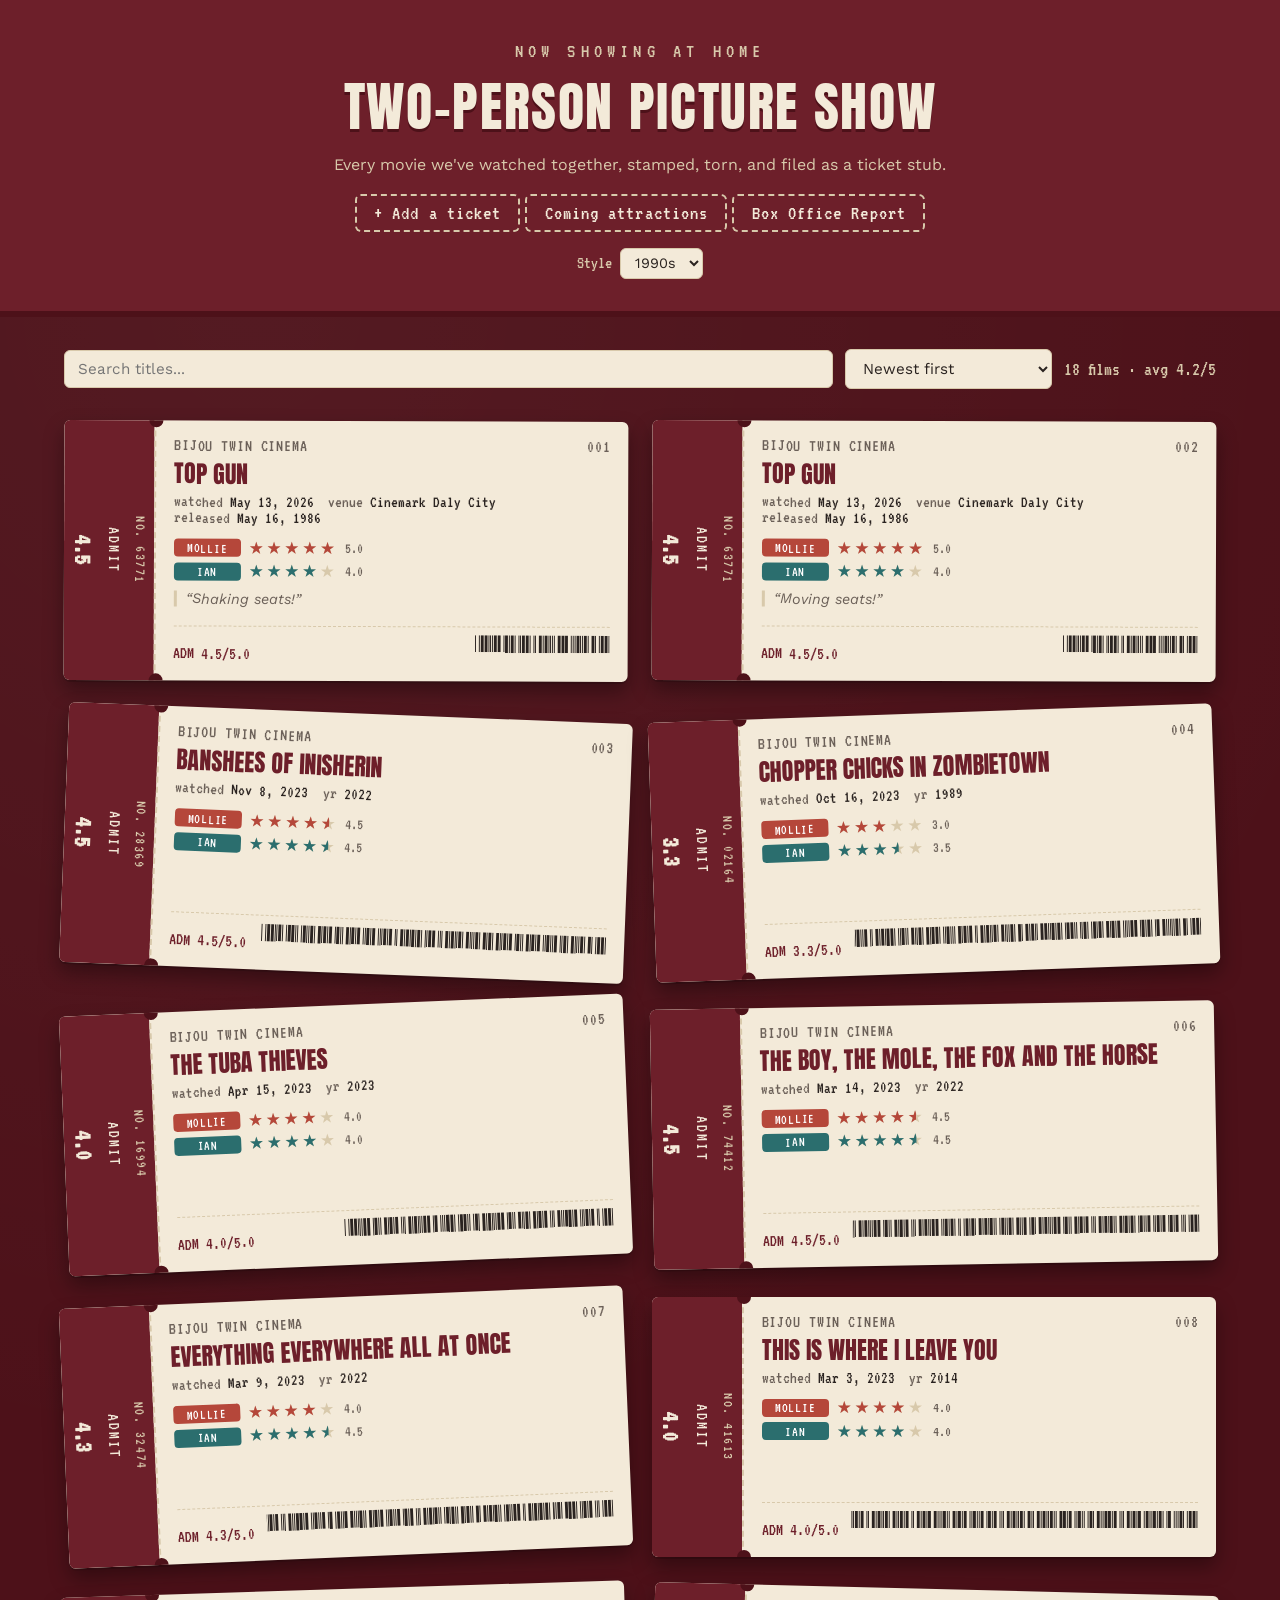
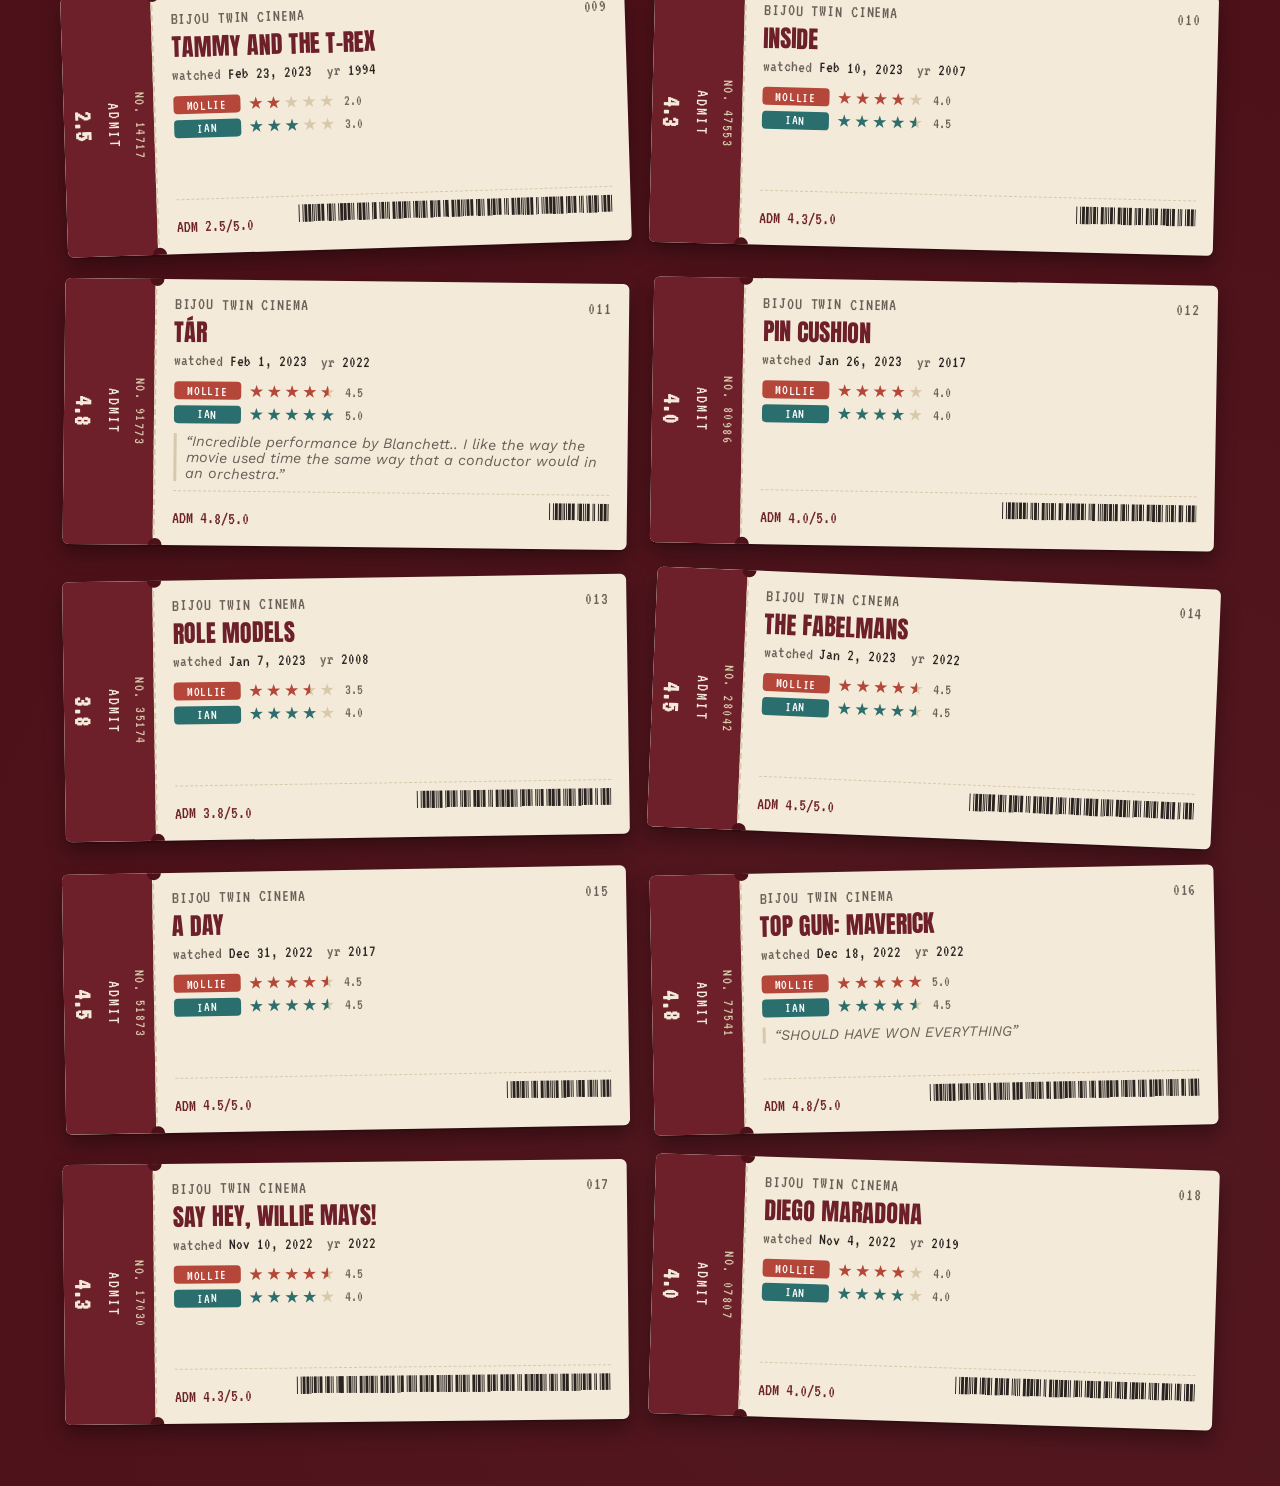
==== index.html @ 7f0703d0 "Restore per-decade fonts and rebuild all six masthead animations" ====
<!DOCTYPE html>
<html lang="en">
<head>
<meta charset="UTF-8" />
<meta name="viewport" content="width=device-width, initial-scale=1.0" />
<title>Two-Person Picture Show</title>
<link rel="preconnect" href="https://fonts.googleapis.com">
<link rel="preconnect" href="https://fonts.gstatic.com" crossorigin>
<link href="https://fonts.googleapis.com/css2?family=Anton&family=VT323&family=Press+Start+2P&family=Cinzel:wght@500;700&family=Alfa+Slab+One&family=Original+Surfer&family=Righteous&family=Bebas+Neue&family=Libre+Barcode+39&family=Pacifico&family=Special+Elite&family=Courier+Prime:wght@400;700&family=Space+Mono:wght@400;700&family=Overpass+Mono:wght@400;600&family=Crimson+Text&family=Lora:ital@0;1&family=Jost:wght@400;500&family=Nunito&family=Share+Tech+Mono&family=Anonymous+Pro&family=Work+Sans:wght@400;500;600&display=swap" rel="stylesheet">
<link rel="stylesheet" href="styles.css" />
<script src="theme.js"></script>
</head>
<body>

  <header class="masthead">
    <div class="masthead-inner">
      <p class="eyebrow">Now showing at home</p>
      <h1 class="title">Two-Person Picture Show</h1>
      <p class="subtitle">Every movie we've watched together, stamped, torn, and filed as a ticket stub.</p>
      <nav class="masthead-nav">
        <a href="add.html">+ Add a ticket</a>
        <a href="watchlist.html">Coming attractions</a>
        <a href="stats.html">Box Office Report</a>
      </nav>
      <div class="theme-picker">
        <label for="theme-select">Style</label>
        <select id="theme-select" aria-label="Ticket style"></select>
      </div>
    </div>
  </header>

  <main class="wrap">

    <section class="controls" aria-label="Filter and sort">
      <input type="search" id="search" placeholder="Search titles..." aria-label="Search titles" />

      <select id="sort" aria-label="Sort tickets">
        <option value="date-desc">Newest first</option>
        <option value="date-asc">Oldest first</option>
        <option value="avg-desc">Highest rated</option>
        <option value="avg-asc">Lowest rated</option>
        <option value="disagree-desc">Biggest disagreement</option>
      </select>

      <div class="stats" id="stats" aria-live="polite"></div>
    </section>

    <section id="grid" class="grid" aria-label="Movie tickets"></section>

    <p id="empty-state" class="empty-state" hidden>
      No stubs match "<span id="empty-query"></span>." Try a different title.
    </p>

  </main>

  <script src="config.public.js"></script>
  <script src="app.js"></script>
</body>
</html>
---- styles.css ----
/* ============================================================
   Two-Person Picture Show — ticket stub styling
   Fonts: Anton (display), VT323 (dot-matrix ticket type), Work Sans (UI)
   ============================================================ */

:root {
  --paper: #f3ead9;
  --paper-shadow: #d8c9ab;
  --maroon: #6d1f2a;
  --maroon-dark: #4d1119;
  --ink: #2a2320;
  --ink-dim: #6b6058;

  --mollie: #b5473a;
  --mollie-dim: #e3b3ac;
  --ian: #2b6e6e;
  --ian-dim: #aed4d2;

  --text-on-paper: var(--ink);
  --radius: 6px;

  font-size: 16px;
}

* {
  box-sizing: border-box;
}

html, body {
  margin: 0;
  padding: 0;
}

body {
  background: var(--maroon-dark);
  background-image:
    radial-gradient(circle at 20% 10%, rgba(255, 255, 255, 0.04), transparent 40%),
    radial-gradient(circle at 80% 90%, rgba(255, 255, 255, 0.03), transparent 40%);
  color: var(--paper);
  font-family: "Work Sans", system-ui, sans-serif;
  min-height: 100vh;
}

a {
  color: inherit;
}

/* ---------- Masthead ---------- */

.masthead {
  background: var(--maroon);
  border-bottom: 6px solid var(--maroon-dark);
  padding: 2.5rem 1.5rem 2rem;
  text-align: center;
}

.masthead-inner {
  max-width: 720px;
  margin: 0 auto;
}

.eyebrow {
  font-family: "VT323", monospace;
  font-size: 1.3rem;
  letter-spacing: 0.25em;
  text-transform: uppercase;
  color: var(--paper-shadow);
  margin: 0 0 0.25rem;
}

.title {
  font-family: "Anton", sans-serif;
  font-weight: 400;
  text-transform: uppercase;
  letter-spacing: 0.03em;
  font-size: clamp(2rem, 6vw, 3.4rem);
  margin: 0 0 0.5rem;
  color: var(--paper);
  text-shadow: 0 3px 0 var(--maroon-dark);
}

.subtitle {
  font-size: 1rem;
  color: var(--paper-shadow);
  margin: 0 0 1.25rem;
}

.masthead-nav a {
  display: inline-block;
  font-family: "VT323", monospace;
  font-size: 1.3rem;
  letter-spacing: 0.05em;
  text-decoration: none;
  color: var(--paper);
  border: 2px dashed var(--paper-shadow);
  border-radius: var(--radius);
  padding: 0.4rem 1.1rem;
  transition: background 0.15s ease, color 0.15s ease;
}

.masthead-nav a:hover {
  background: var(--paper);
  color: var(--maroon);
}

/* ---------- Layout ---------- */

.wrap {
  max-width: 1200px;
  margin: 0 auto;
  padding: 2rem 1.5rem 4rem;
}

.site-footer {
  text-align: center;
  padding: 2rem 1rem 3rem;
  color: var(--paper-shadow);
  font-size: 0.85rem;
}

.site-footer code {
  background: rgba(0, 0, 0, 0.25);
  padding: 0.1rem 0.4rem;
  border-radius: 4px;
}

/* ---------- Controls (index.html) ---------- */

.controls {
  display: flex;
  flex-wrap: wrap;
  gap: 0.75rem;
  align-items: center;
  margin-bottom: 2rem;
}

.controls input[type="search"],
.controls select {
  font-family: "Work Sans", sans-serif;
  font-size: 0.95rem;
  padding: 0.55rem 0.8rem;
  border-radius: var(--radius);
  border: 1px solid var(--paper-shadow);
  background: var(--paper);
  color: var(--ink);
}

.controls input[type="search"] {
  flex: 1 1 220px;
  min-width: 180px;
}

.stats {
  font-family: "VT323", monospace;
  font-size: 1.25rem;
  color: var(--paper-shadow);
  margin-left: auto;
}

.watch-stats-standalone {
  margin: 0 0 1.5rem;
  text-align: center;
}

.empty-state {
  text-align: center;
  color: var(--paper-shadow);
  font-family: "VT323", monospace;
  font-size: 1.3rem;
  padding: 3rem 1rem;
}

/* ---------- Ticket grid ---------- */

.grid {
  display: grid;
  grid-template-columns: repeat(auto-fit, minmax(440px, 1fr));
  gap: 2rem 1.5rem;
}

.ticket {
  display: flex;
  background: var(--paper);
  color: var(--ink);
  border-radius: var(--radius);
  box-shadow: 0 10px 20px rgba(0, 0, 0, 0.35), 0 2px 0 rgba(0, 0, 0, 0.15);
  transform: rotate(var(--rotate, 0deg));
  transition: transform 0.2s ease;
  overflow: hidden;
  /* Guarantees the tear-off stub always has room for its vertical
     "Admit" text, even on short cards with little poster/plot content. */
  min-height: 260px;
}

.ticket:hover {
  transform: rotate(0deg) scale(1.015);
}

/* Stub (the tear-off "ADMIT TWO" strip) */

.stub {
  flex: 0 0 56px;
  background: var(--maroon);
  color: var(--paper);
  display: flex;
  flex-direction: column;
  align-items: center;
  justify-content: space-between;
  padding: 0.9rem 0.4rem;
  writing-mode: vertical-rl;
  text-orientation: mixed;
  font-family: "VT323", monospace;
  gap: 0.6rem;
}

.stub-serial {
  font-size: 0.95rem;
  letter-spacing: 0.1em;
  color: var(--paper-shadow);
}

.stub-admit {
  font-size: 1.1rem;
  letter-spacing: 0.12em;
  text-transform: uppercase;
  writing-mode: vertical-rl;
}

.stub-avg {
  font-size: 1.6rem;
  font-weight: bold;
}

.perforation {
  flex: 0 0 0;
  width: 0;
  border-left: 2px dashed var(--paper-shadow);
  position: relative;
}

.perforation::before,
.perforation::after {
  content: "";
  position: absolute;
  left: -7px;
  width: 14px;
  height: 14px;
  border-radius: 50%;
  background: var(--maroon-dark);
}

.perforation::before { top: -7px; }
.perforation::after { bottom: -7px; }

/* Ticket body */

.ticket-body {
  flex: 1;
  padding: 1rem 1.1rem 1.1rem;
  display: flex;
  flex-direction: column;
  gap: 0.6rem;
  min-width: 0;
}

.ticket-main {
  display: flex;
  gap: 0.75rem;
}

.ticket-poster {
  flex: 0 0 96px;
  aspect-ratio: 2 / 3;
  border-radius: 4px;
  overflow: hidden;
  box-shadow: 0 3px 8px rgba(0, 0, 0, 0.3);
  background: var(--paper-shadow);
}

.ticket-poster img {
  width: 100%;
  height: 100%;
  object-fit: cover;
  display: block;
}

.ticket-details {
  flex: 1;
  min-width: 0;
  display: flex;
  flex-direction: column;
  gap: 0.4rem;
}

.ticket-header {
  display: flex;
  justify-content: space-between;
  align-items: baseline;
  font-family: "VT323", monospace;
  font-size: 1.1rem;
  color: var(--ink-dim);
  letter-spacing: 0.05em;
  text-transform: uppercase;
}

.title-row {
  display: flex;
  align-items: flex-start;
  flex-wrap: wrap;
  gap: 0.5rem;
}

.movie-title {
  font-family: "Anton", sans-serif;
  font-weight: 400;
  text-transform: uppercase;
  font-size: 1.5rem;
  line-height: 1.1;
  margin: 0;
  color: var(--maroon);
}

.oscar-badge {
  display: inline-flex;
  align-items: center;
  font-family: "VT323", monospace;
  font-size: 0.85rem;
  letter-spacing: 0.04em;
  text-transform: uppercase;
  padding: 0.15rem 0.5rem;
  border-radius: 3px;
  white-space: nowrap;
  align-self: center;
  cursor: default;
}

.oscar-badge.winner {
  background: linear-gradient(135deg, #f6d878, #c9971f);
  color: #3a2a05;
  box-shadow: 0 1px 3px rgba(0, 0, 0, 0.3);
}

.oscar-badge.nominee {
  background: transparent;
  border: 1px solid var(--ink-dim);
  color: var(--ink-dim);
}

.ticket-credits {
  font-family: "VT323", monospace;
  font-size: 0.95rem;
  color: var(--ink-dim);
  display: flex;
  flex-wrap: wrap;
  align-items: center;
  gap: 0.5rem;
}

.ticket-genre {
  text-transform: uppercase;
  letter-spacing: 0.04em;
  background: var(--paper-shadow);
  border-radius: 3px;
  padding: 0 0.4rem;
}

.ticket-director {
  font-style: italic;
}

.ticket-fields {
  font-family: "VT323", monospace;
  font-size: 1.05rem;
  color: var(--ink-dim);
  display: flex;
  flex-wrap: wrap;
  gap: 0 0.9rem;
}

.ticket-fields b {
  color: var(--ink);
  font-weight: normal;
}

.ticket-plot {
  font-size: 0.85rem;
  line-height: 1.45;
  color: var(--ink);
  margin: 0;
  /* No line-clamp — the ticket just grows to fit the whole plot. */
}

.note {
  font-style: italic;
  font-size: 0.9rem;
  color: var(--ink-dim);
  margin: 0;
  border-left: 3px solid var(--paper-shadow);
  padding-left: 0.6rem;
}

/* Ratings */

.ratings-row {
  display: flex;
  flex-direction: column;
  gap: 0.35rem;
  margin-top: 0.2rem;
}

.rating-block {
  display: flex;
  align-items: center;
  gap: 0.5rem;
}

.rater-tag {
  font-family: "VT323", monospace;
  font-size: 0.9rem;
  letter-spacing: 0.05em;
  text-transform: uppercase;
  padding: 0.1rem 0.4rem;
  border-radius: 4px;
  flex: 0 0 auto;
  min-width: 4.2rem;
  text-align: center;
  color: #fff;
}

.rater-tag.mollie { background: var(--mollie); }
.rater-tag.ian { background: var(--ian); }

.stars {
  display: inline-flex;
  gap: 1px;
}

.star {
  position: relative;
  display: inline-block;
  width: 1em;
  height: 1em;
  font-size: 1.05rem;
  line-height: 1;
}

.star .bg,
.star .fg,
.star-wrap .bg,
.star-wrap .fg {
  position: absolute;
  inset: 0;
}

.star .bg,
.star-wrap .bg {
  color: var(--paper-shadow);
}

.star .fg,
.star-wrap .fg {
  color: var(--ink-dim);
  clip-path: inset(0 calc(100% - var(--fill, 0%)) 0 0);
}

.stars.mollie .fg { color: var(--mollie); }
.stars.ian .fg { color: var(--ian); }

.rating-value {
  font-family: "VT323", monospace;
  font-size: 0.95rem;
  color: var(--ink-dim);
}

/* Footer of ticket: price + barcode */

.ticket-footer {
  margin-top: auto;
  padding-top: 0.5rem;
  border-top: 1px dashed var(--paper-shadow);
  display: flex;
  align-items: flex-end;
  justify-content: space-between;
  gap: 0.75rem;
}

.price {
  font-family: "VT323", monospace;
  font-size: 1.1rem;
  color: var(--maroon);
  white-space: nowrap;
}

.barcode-h {
  flex: 1;
  min-width: 0;
  height: 28px;
  overflow: hidden;
  display: flex;
  align-items: center;
  justify-content: flex-end;
  font-family: "Libre Barcode 39", cursive;
  font-size: 2rem;
  line-height: 1;
  color: var(--ink);
  white-space: nowrap;
  text-align: right;
}

/* ============================================================
   watchlist.html — "Coming Attractions" cards
   ============================================================ */

.watch-grid {
  grid-template-columns: repeat(auto-fill, minmax(180px, 1fr));
  gap: 1.5rem 1.25rem;
}

.watch-card {
  display: flex;
  flex-direction: column;
  background: var(--paper);
  border-radius: var(--radius);
  overflow: hidden;
  box-shadow: 0 8px 16px rgba(0, 0, 0, 0.3);
  position: relative;
}

.watch-card.just-added {
  animation: just-added-glow 2.5s ease-out 1;
}

.watch-card.just-added::before {
  content: "Just added";
  position: absolute;
  top: 0.5rem;
  left: 0.5rem;
  z-index: 1;
  font-family: "VT323", monospace;
  font-size: 0.85rem;
  letter-spacing: 0.04em;
  text-transform: uppercase;
  padding: 0.15rem 0.5rem;
  border-radius: 3px;
  background: linear-gradient(135deg, #f6d878, #c9971f);
  color: #3a2a05;
  box-shadow: 0 1px 3px rgba(0, 0, 0, 0.3);
}

@keyframes just-added-glow {
  0% { box-shadow: 0 0 0 3px #f6d878, 0 8px 16px rgba(0, 0, 0, 0.3); }
  100% { box-shadow: 0 8px 16px rgba(0, 0, 0, 0.3); }
}

.watch-poster {
  aspect-ratio: 2 / 3;
  background: var(--paper-shadow);
  display: flex;
  align-items: center;
  justify-content: center;
  overflow: hidden;
}

.watch-poster img {
  width: 100%;
  height: 100%;
  object-fit: cover;
  display: block;
}

.watch-poster-fallback {
  font-family: "Anton", sans-serif;
  text-transform: uppercase;
  font-size: 1rem;
  line-height: 1.2;
  text-align: center;
  color: var(--maroon);
  padding: 1rem;
}

.watch-info {
  padding: 0.75rem 0.8rem 0.9rem;
  display: flex;
  flex-direction: column;
  gap: 0.3rem;
  color: var(--ink);
  flex: 1;
}

.watch-title {
  font-family: "Anton", sans-serif;
  font-weight: 400;
  text-transform: uppercase;
  font-size: 1.05rem;
  line-height: 1.15;
  margin: 0;
  color: var(--maroon);
}

.watch-meta {
  font-family: "VT323", monospace;
  font-size: 1rem;
  color: var(--ink-dim);
  display: flex;
  gap: 0.5rem;
  align-items: center;
}

.watch-genre {
  text-transform: uppercase;
  letter-spacing: 0.04em;
  background: var(--paper-shadow);
  border-radius: 3px;
  padding: 0 0.35rem;
}

.watch-director {
  font-size: 0.8rem;
  color: var(--ink-dim);
  margin: 0;
}

.watch-plot {
  font-size: 0.82rem;
  line-height: 1.35;
  color: var(--ink-dim);
  margin: 0;
  /* No line-clamp — the card just grows to fit the whole plot. */
}

.watch-log-btn {
  margin-top: auto;
  align-self: flex-start;
  text-decoration: none;
  font-size: 0.95rem;
  padding: 0.35rem 0.8rem;
}

.watch-tags {
  display: flex;
  flex-wrap: wrap;
  gap: 0.35rem;
}

.watch-mood,
.watch-suggested-by {
  font-family: "VT323", monospace;
  font-size: 0.9rem;
  text-transform: uppercase;
  letter-spacing: 0.03em;
  border-radius: 3px;
  padding: 0 0.35rem;
}

.watch-mood {
  border: 1px solid var(--paper-shadow);
  color: var(--ink-dim);
}

.watch-suggested-by.mollie {
  background: var(--mollie-dim);
  color: var(--mollie);
}

.watch-suggested-by.ian {
  background: var(--ian-dim);
  color: var(--ian);
}

/* ============================================================
   suggest.html — pitch form + random picker, one contained card
   ============================================================ */

.suggest-card {
  gap: 1.75rem;
}

.suggest-section {
  display: flex;
  flex-direction: column;
  gap: 1.1rem;
}

.suggest-section-heading {
  font-family: "Anton", sans-serif;
  font-weight: 400;
  text-transform: uppercase;
  letter-spacing: 0.02em;
  font-size: 1.1rem;
  color: var(--maroon);
  margin: 0;
  text-align: center;
}

.suggest-divider {
  border: none;
  border-top: 1px solid var(--paper-shadow);
  margin: 0;
}

.picker-filters {
  display: grid;
  grid-template-columns: repeat(auto-fit, minmax(140px, 1fr));
  gap: 1rem;
}

.picker-result {
  display: none;
  gap: 1rem;
  align-items: flex-start;
  background: var(--paper-shadow);
  border-radius: var(--radius);
  padding: 1rem;
  animation: just-added-glow 1.6s ease-out 1;
}

.picker-result.visible {
  display: flex;
}

.picker-result-poster {
  width: 90px;
  aspect-ratio: 2 / 3;
  border-radius: 4px;
  overflow: hidden;
  flex-shrink: 0;
  background: var(--paper);
  display: flex;
  align-items: center;
  justify-content: center;
}

.picker-result-poster img {
  width: 100%;
  height: 100%;
  object-fit: cover;
  display: block;
}

.picker-result-info {
  display: flex;
  flex-direction: column;
  gap: 0.3rem;
}

.picker-result-title {
  font-family: "Anton", sans-serif;
  text-transform: uppercase;
  font-size: 1.2rem;
  color: var(--maroon);
  margin: 0;
}

.picker-empty {
  font-family: "VT323", monospace;
  color: var(--ink-dim);
  font-size: 1.05rem;
}

/* ============================================================
   add.html — form styling
   ============================================================ */

.helper-text {
  max-width: 640px;
  margin: 0 auto 2rem;
  text-align: center;
  color: var(--paper-shadow);
  font-size: 0.95rem;
}

.helper-text code {
  background: rgba(0, 0, 0, 0.25);
  padding: 0.1rem 0.4rem;
  border-radius: 4px;
}

.form-card {
  max-width: 560px;
  margin: 0 auto;
  background: var(--paper);
  color: var(--ink);
  border-radius: var(--radius);
  padding: 1.75rem;
  box-shadow: 0 10px 24px rgba(0, 0, 0, 0.35);
  display: flex;
  flex-direction: column;
  gap: 1.1rem;
}

.form-row {
  display: flex;
  flex-direction: column;
  gap: 0.35rem;
}

.form-row label {
  font-family: "VT323", monospace;
  font-size: 1.05rem;
  letter-spacing: 0.03em;
  text-transform: uppercase;
  color: var(--ink-dim);
}

.form-row input[type="text"],
.form-row input[type="number"],
.form-row input[type="date"],
.form-row select,
.form-row textarea {
  font-family: "Work Sans", sans-serif;
  font-size: 0.95rem;
  padding: 0.55rem 0.7rem;
  border-radius: var(--radius);
  border: 1px solid var(--paper-shadow);
  background: #fff;
  color: var(--ink);
}

.form-row textarea {
  resize: vertical;
  min-height: 3.5rem;
}

.form-cols {
  display: grid;
  grid-template-columns: 1fr 1fr;
  gap: 1rem;
}

.lookup-row {
  display: flex;
  align-items: center;
  gap: 0.75rem;
  margin-top: 0.3rem;
}

.lookup-status {
  font-family: "VT323", monospace;
  font-size: 1rem;
  color: var(--ian);
}

.lookup-status.error {
  color: var(--mollie);
}

.poster-preview {
  margin-top: 0.6rem;
  width: 100px;
  border-radius: 4px;
  box-shadow: 0 4px 10px rgba(0, 0, 0, 0.25);
}

/* Search results — pick the right title when a search returns multiple
   matches (sequels, remakes, same-name films). */

.lookup-results {
  margin-top: 0.6rem;
  display: flex;
  flex-direction: column;
  gap: 0.35rem;
  max-height: 260px;
  overflow-y: auto;
  border: 1px solid var(--paper-shadow);
  border-radius: var(--radius);
  padding: 0.4rem;
}

.lookup-result {
  display: flex;
  align-items: center;
  gap: 0.7rem;
  width: 100%;
  text-align: left;
  background: #fff;
  border: 1px solid var(--paper-shadow);
  border-radius: 4px;
  padding: 0.4rem 0.6rem;
  cursor: pointer;
  font-family: "Work Sans", sans-serif;
  transition: background 0.12s ease, border-color 0.12s ease;
}

.lookup-result:hover,
.lookup-result:focus-visible {
  background: var(--mollie-dim);
  border-color: var(--mollie);
}

.lookup-result img {
  width: 36px;
  height: 54px;
  object-fit: cover;
  border-radius: 3px;
  flex: 0 0 auto;
  background: var(--paper-shadow);
}

.lookup-result-noposter {
  width: 36px;
  height: 54px;
  flex: 0 0 auto;
  display: flex;
  align-items: center;
  justify-content: center;
  font-family: "VT323", monospace;
  font-size: 0.75rem;
  text-align: center;
  color: var(--ink-dim);
  background: var(--paper-shadow);
  border-radius: 3px;
}

.lookup-result-info {
  display: flex;
  flex-direction: column;
  gap: 0.1rem;
  min-width: 0;
}

.lookup-result-title {
  font-size: 0.9rem;
  color: var(--ink);
  white-space: nowrap;
  overflow: hidden;
  text-overflow: ellipsis;
}

.lookup-result-year {
  font-family: "VT323", monospace;
  font-size: 0.9rem;
  color: var(--ink-dim);
}

.btn {
  font-family: "VT323", monospace;
  font-size: 1.15rem;
  letter-spacing: 0.05em;
  text-transform: uppercase;
  border: none;
  border-radius: var(--radius);
  background: var(--maroon);
  color: var(--paper);
  padding: 0.55rem 1.2rem;
  cursor: pointer;
  transition: background 0.15s ease, transform 0.1s ease;
}

.btn:hover {
  background: var(--maroon-dark);
}

.btn:active {
  transform: translateY(1px);
}

.btn.secondary {
  background: transparent;
  border: 2px solid var(--paper-shadow);
  color: var(--ink);
}

.btn.secondary:hover {
  background: var(--paper-shadow);
}

/* Star input widget (add.html) */

.star-input {
  display: flex;
  align-items: center;
  gap: 0.6rem;
}

.star-track {
  display: inline-flex;
}

.star-wrap {
  position: relative;
  display: inline-block;
  width: 1.6rem;
  height: 1.6rem;
  font-size: 1.6rem;
  line-height: 1;
}

.star-wrap .half {
  position: absolute;
  top: 0;
  bottom: 0;
  width: 50%;
  border: none;
  background: transparent;
  padding: 0;
  margin: 0;
  cursor: pointer;
}

.star-wrap .half.left { left: 0; }
.star-wrap .half.right { right: 0; }

.rating-readout {
  font-family: "VT323", monospace;
  font-size: 1.1rem;
  color: var(--ink-dim);
  min-width: 2.2rem;
}

.form-error {
  font-family: "VT323", monospace;
  font-size: 1.05rem;
  color: var(--mollie);
  margin: 0;
}

.form-actions {
  display: flex;
  gap: 0.75rem;
  justify-content: flex-end;
}

.publish-status {
  max-width: 560px;
  margin: 0.75rem auto 0;
  text-align: center;
  font-family: "VT323", monospace;
  font-size: 1.05rem;
  color: var(--paper-shadow);
  min-height: 1.4em;
}

.publish-status.error {
  color: #e08a80;
}

.publish-status.success {
  color: #f6d878;
  font-size: 1.15rem;
}

/* ============================================================
   stats.html — Box Office Report
   ============================================================ */

.stat-tiles {
  display: grid;
  grid-template-columns: repeat(auto-fit, minmax(180px, 1fr));
  gap: 1rem;
  margin-bottom: 2.5rem;
}

.stat-tile {
  background: var(--paper);
  color: var(--ink);
  border-radius: var(--radius);
  padding: 1.1rem 1rem;
  display: flex;
  flex-direction: column;
  gap: 0.3rem;
  box-shadow: 0 6px 14px rgba(0, 0, 0, 0.3);
}

.stat-value {
  font-family: "Anton", sans-serif;
  font-weight: 400;
  font-size: 1.6rem;
  line-height: 1.15;
  color: var(--maroon);
  text-transform: uppercase;
  word-break: break-word;
}

.stat-label {
  font-family: "VT323", monospace;
  font-size: 1rem;
  color: var(--ink-dim);
  letter-spacing: 0.02em;
}

.report-section {
  margin-bottom: 2.5rem;
}

.report-heading {
  font-family: "Anton", sans-serif;
  font-weight: 400;
  text-transform: uppercase;
  letter-spacing: 0.02em;
  font-size: 1.15rem;
  color: var(--paper);
  margin: 0 0 0.9rem;
}

.report-cols {
  display: grid;
  grid-template-columns: repeat(auto-fit, minmax(260px, 1fr));
  gap: 2rem;
}

/* Bar charts — single fixed hue, length encodes magnitude */

.chart-bars {
  display: flex;
  flex-direction: column;
  gap: 0.6rem;
}

.chart-row {
  display: grid;
  grid-template-columns: 9rem 1fr 3.5rem;
  align-items: center;
  gap: 0.6rem;
}

.chart-label {
  font-family: "VT323", monospace;
  font-size: 1rem;
  color: var(--paper-shadow);
  white-space: nowrap;
  overflow: hidden;
  text-overflow: ellipsis;
}

.chart-track {
  background: rgba(255, 255, 255, 0.08);
  border-radius: 4px;
  height: 14px;
  overflow: hidden;
}

.chart-fill {
  height: 100%;
  min-width: 4px;
  border-radius: 4px;
  background: var(--mollie);
}

.chart-fill.mollie {
  background: var(--mollie);
}

.chart-fill.ian {
  background: var(--ian);
}

.chart-value {
  font-family: "VT323", monospace;
  font-size: 1rem;
  color: var(--paper);
  text-align: right;
}

.chart-bars-paired .chart-row-paired {
  grid-template-columns: 9rem 1fr 6rem;
}

.chart-track-group {
  display: flex;
  flex-direction: column;
  gap: 2px;
}

.chart-legend {
  display: flex;
  gap: 1.25rem;
  margin-bottom: 0.75rem;
}

.legend-item {
  display: flex;
  align-items: center;
  gap: 0.4rem;
  font-family: "VT323", monospace;
  font-size: 1rem;
  color: var(--paper-shadow);
}

.legend-swatch {
  display: inline-block;
  width: 12px;
  height: 12px;
  border-radius: 3px;
}

.legend-swatch.mollie {
  background: var(--mollie);
}

.legend-swatch.ian {
  background: var(--ian);
}

/* Leaderboards */

.leaderboard {
  list-style: none;
  margin: 0;
  padding: 0;
  display: flex;
  flex-direction: column;
  gap: 0.5rem;
}

.leaderboard-row {
  display: grid;
  grid-template-columns: 1.6rem 1fr;
  gap: 0.2rem 0.7rem;
  background: var(--paper);
  border-radius: var(--radius);
  padding: 0.55rem 0.8rem;
  box-shadow: 0 4px 10px rgba(0, 0, 0, 0.25);
}

.leaderboard-rank {
  grid-row: 1 / 3;
  font-family: "Anton", sans-serif;
  font-size: 1.2rem;
  color: var(--maroon);
  align-self: center;
}

.leaderboard-title {
  font-size: 0.95rem;
  color: var(--ink);
  font-weight: 600;
}

.leaderboard-year {
  font-weight: 400;
  color: var(--ink-dim);
}

.leaderboard-detail {
  font-family: "VT323", monospace;
  font-size: 0.95rem;
  color: var(--ink-dim);
}

/* Director callouts */

.director-list {
  list-style: none;
  margin: 0;
  padding: 0;
  display: flex;
  flex-direction: column;
  gap: 0.4rem;
}

.director-list li {
  display: flex;
  justify-content: space-between;
  align-items: baseline;
  background: var(--paper);
  border-radius: var(--radius);
  padding: 0.5rem 0.9rem;
  box-shadow: 0 4px 10px rgba(0, 0, 0, 0.25);
}

.director-name {
  color: var(--ink);
  font-size: 0.95rem;
}

.director-count {
  font-family: "VT323", monospace;
  font-size: 0.95rem;
  color: var(--ink-dim);
}

/* ---------- Responsive ---------- */

@media (max-width: 480px) {
  .form-cols {
    grid-template-columns: 1fr;
  }

  .stats {
    margin-left: 0;
    width: 100%;
  }

  .chart-row,
  .chart-bars-paired .chart-row-paired {
    grid-template-columns: 5.5rem 1fr 3rem;
  }

  .leaderboard-row {
    grid-template-columns: 1.4rem 1fr;
  }
}

/* ---------- Style switcher dropdown (masthead) ---------- */

.theme-picker {
  margin-top: 1rem;
  display: inline-flex;
  align-items: center;
  gap: 0.5rem;
  font-family: "VT323", monospace;
  font-size: 1.1rem;
  color: var(--paper-shadow);
}

.theme-picker select {
  font-family: "Work Sans", sans-serif;
  font-size: 0.9rem;
  padding: 0.35rem 0.6rem;
  border-radius: var(--radius);
  border: 1px solid var(--paper-shadow);
  background: var(--paper);
  color: var(--ink);
  cursor: pointer;
}

[data-theme="classic"] .ticket-plot {
  font-family: "Anonymous Pro", "VT323", monospace;
  font-size: 0.82rem;
}

/* VHS tracking glitch — mostly still, like a tape playing cleanly, but
   every few seconds a quick tracking hiccup rolls through: the masthead
   jitters horizontally and a band of scanline noise sweeps past, like a
   worn rental tape momentarily losing sync before correcting itself. */
[data-theme="classic"] .masthead {
  position: relative;
  overflow: hidden;
  animation: classic-vhs-jitter 7s steps(1) infinite;
}

[data-theme="classic"] .masthead::before {
  content: "";
  position: absolute;
  left: 0;
  right: 0;
  height: 18px;
  top: -20%;
  background: repeating-linear-gradient(
    to bottom,
    rgba(255, 255, 255, 0.5) 0px,
    rgba(255, 255, 255, 0.5) 1px,
    transparent 1px,
    transparent 3px
  );
  opacity: 0;
  z-index: 2;
  pointer-events: none;
  animation: classic-vhs-tracking-band 7s linear infinite;
}

@keyframes classic-vhs-jitter {
  0%, 96%, 100% { transform: translateX(0); }
  96.5% { transform: translateX(-6px); }
  97% { transform: translateX(4px); }
  97.5% { transform: translateX(-2px); }
  98% { transform: translateX(0); }
}

@keyframes classic-vhs-tracking-band {
  0%, 95% { top: -20%; opacity: 0; }
  96% { top: 30%; opacity: 0.8; }
  97% { top: 55%; opacity: 0.6; }
  98% { top: 80%; opacity: 0.8; }
  99%, 100% { top: 120%; opacity: 0; }
}

/* ============================================================
   THEME: SoCal 80s Computer
   Dark "screen" surfaces + a single amber phosphor voice for text —
   the phosphor-terminal character, not a recolored paper ticket.
   Pink/teal are reserved for the masthead's sunset graphic and the
   two raters' tags, not for body text.
   ============================================================ */

[data-theme="socal"] {
  --paper: #150b1a;
  --paper-shadow: #4a2f52;
  --maroon: #ffb86b;
  --maroon-dark: #170b1c;
  --ink: #ffc98a;
  --ink-dim: #a67c4a;
}

[data-theme="socal"] body {
  color: var(--ink);
  background-image:
    radial-gradient(circle at 20% 10%, rgba(255, 184, 107, 0.06), transparent 40%),
    radial-gradient(circle at 80% 90%, rgba(255, 46, 136, 0.05), transparent 40%);
}

/* CRT terminal treatment: a real full-screen repeating scanline texture
   (not a single sweeping beam) laid directly over the sunset gradient,
   a steps() brightness flicker like an aging monitor, and a pulsing
   amber glow (via box-shadow, a separate property from filter) that
   reads as light bleeding through from behind the scanlines. */
[data-theme="socal"] .masthead {
  position: relative;
  overflow: hidden;
  background:
    repeating-linear-gradient(to bottom, rgba(0, 0, 0, 0.4) 0px, rgba(0, 0, 0, 0.4) 1px, transparent 1px, transparent 3px),
    linear-gradient(to bottom, #3A1730 0%, #C2577A 45%, #F0A97E 75%, #FFD36E 100%);
  border-bottom: 6px solid var(--maroon-dark);
  animation: socal-crt-flicker 4s steps(1) infinite, socal-crt-glow 3s ease-in-out infinite;
}

@keyframes socal-crt-flicker {
  0%, 78%, 100% { filter: brightness(1); }
  80% { filter: brightness(0.9); }
  82% { filter: brightness(1); }
  90% { filter: brightness(0.93); }
  91% { filter: brightness(1); }
}

@keyframes socal-crt-glow {
  0%, 100% { box-shadow: inset 0 0 60px rgba(255, 159, 110, 0.25); }
  50% { box-shadow: inset 0 0 100px rgba(255, 159, 110, 0.55); }
}

[data-theme="socal"] .masthead::before {
  content: "";
  position: absolute;
  left: 50%;
  top: 18%;
  width: 120px;
  height: 120px;
  transform: translateX(-50%);
  border-radius: 50%;
  background: linear-gradient(to top, #FFD36E 0%, #FF9F6E 45%, #FF6B81 100%);
  box-shadow: 0 0 40px rgba(255, 159, 110, 0.5);
  z-index: 0;
}

[data-theme="socal"] .masthead::after {
  content: "";
  position: absolute;
  left: 0;
  right: 0;
  bottom: 0;
  height: 45%;
  background-image: repeating-linear-gradient(
    90deg,
    rgba(0, 229, 199, 0.5) 0px,
    rgba(0, 229, 199, 0.5) 1px,
    transparent 1px,
    transparent 34px
  );
  transform: perspective(140px) rotateX(35deg);
  transform-origin: bottom;
  z-index: 0;
}

[data-theme="socal"] .masthead-inner {
  position: relative;
  z-index: 1;
}

[data-theme="socal"] .eyebrow,
[data-theme="socal"] .title {
  font-family: "Press Start 2P", "Anton", sans-serif;
  text-shadow: none;
}

[data-theme="socal"] .eyebrow {
  font-size: 0.75rem;
  letter-spacing: 0.15em;
  color: #FFD9A0;
}

[data-theme="socal"] .title {
  font-size: clamp(1.3rem, 4.2vw, 2.2rem);
  line-height: 1.5;
  letter-spacing: 0.02em;
  color: #fff;
  -webkit-text-stroke: 0.5px var(--maroon-dark);
}

[data-theme="socal"] .subtitle {
  color: #FFE7C2;
}

[data-theme="socal"] .masthead-nav a {
  border-color: rgba(255, 255, 255, 0.5);
  color: #fff;
}

[data-theme="socal"] .masthead-nav a:hover {
  background: #fff;
  color: var(--maroon-dark);
}

[data-theme="socal"] .theme-picker {
  color: #FFE7C2;
}

[data-theme="socal"] .masthead-inner::before,
[data-theme="socal"] .masthead-inner::after {
  content: "";
  position: absolute;
  bottom: -1.5rem;
  width: 60px;
  height: 90px;
  background-repeat: no-repeat;
  background-size: contain;
  opacity: 0.9;
  z-index: 0;
  background-image: url("data:image/svg+xml,%3Csvg xmlns='http://www.w3.org/2000/svg' viewBox='0 0 46 70'%3E%3Crect x='21' y='30' width='4' height='40' fill='%233A1730'/%3E%3Cg fill='%233A1730'%3E%3Cpath d='M23 32 C 10 26, 2 14, 4 4 C 14 10, 20 22, 23 32 Z'/%3E%3Cpath d='M23 32 C 6 30, -4 22, -2 12 C 10 14, 20 22, 23 32 Z'/%3E%3Cpath d='M23 32 C 14 40, 2 44, -4 38 C 4 30, 14 30, 23 32 Z'/%3E%3Cpath d='M23 32 C 36 26, 44 14, 42 4 C 32 10, 26 22, 23 32 Z'/%3E%3Cpath d='M23 32 C 40 30, 50 22, 48 12 C 36 14, 26 22, 23 32 Z'/%3E%3C/g%3E%3C/svg%3E");
}

[data-theme="socal"] .masthead-inner::before { left: 2%; }
[data-theme="socal"] .masthead-inner::after { right: 2%; transform: scaleX(-1); }

@media (max-width: 640px) {
  [data-theme="socal"] .masthead-inner::before,
  [data-theme="socal"] .masthead-inner::after {
    display: none;
  }
}

/* Press Start 2P on the ticket's label text too, for the full computer-
   terminal identity — but it's a pixel font with wide glyphs, so every
   size here is scaled well down from the VT323 defaults to avoid
   overflowing the narrow stub column or wrapping mid-word. */
[data-theme="socal"] .ticket-header {
  font-family: "Press Start 2P", "Anton", sans-serif;
  font-size: 0.62rem;
  line-height: 1.7;
}

[data-theme="socal"] .stub-serial {
  font-family: "Press Start 2P", "Anton", sans-serif;
  font-size: 0.5rem;
}

[data-theme="socal"] .stub-admit {
  font-family: "Press Start 2P", "Anton", sans-serif;
  font-size: 0.6rem;
  letter-spacing: 0.05em;
}

[data-theme="socal"] .stub-avg {
  font-family: "Press Start 2P", "Anton", sans-serif;
  font-size: 0.85rem;
}

[data-theme="socal"] .ticket-credits {
  font-family: "Press Start 2P", "Anton", sans-serif;
  font-size: 0.55rem;
  line-height: 1.8;
}

[data-theme="socal"] .ticket-fields {
  font-family: "Press Start 2P", "Anton", sans-serif;
  font-size: 0.58rem;
  line-height: 1.9;
}

[data-theme="socal"] .note {
  font-family: "Press Start 2P", "Anton", sans-serif;
  font-size: 0.55rem;
  line-height: 1.8;
}

[data-theme="socal"] .rating-value {
  font-family: "Press Start 2P", "Anton", sans-serif;
  font-size: 0.55rem;
}

[data-theme="socal"] .ticket-plot {
  /* Share Tech Mono — a readable computer-terminal monospace, unlike
     Press Start 2P it holds up across full paragraphs, so the whole
     ticket keeps feeling like it's rendered on a screen. */
  font-family: "Share Tech Mono", "VT323", monospace;
  font-size: 0.82rem;
}

[data-theme="socal"] .ticket,
[data-theme="socal"] .watch-card,
[data-theme="socal"] .form-card,
[data-theme="socal"] .picker-card,
[data-theme="socal"] .stat-tile,
[data-theme="socal"] .leaderboard-row,
[data-theme="socal"] .director-list li {
  position: relative;
  border: 1px solid rgba(255, 184, 107, 0.25);
  box-shadow: 0 0 18px rgba(255, 184, 107, 0.12), 0 10px 20px rgba(0, 0, 0, 0.5);
  overflow: hidden;
}

[data-theme="socal"] .ticket::after,
[data-theme="socal"] .watch-card::after,
[data-theme="socal"] .form-card::after,
[data-theme="socal"] .picker-card::after,
[data-theme="socal"] .stat-tile::after,
[data-theme="socal"] .leaderboard-row::after,
[data-theme="socal"] .director-list li::after {
  content: "";
  position: absolute;
  inset: 0;
  background: repeating-linear-gradient(
    to bottom,
    rgba(255, 255, 255, 0.035) 0px,
    rgba(255, 255, 255, 0.035) 1px,
    transparent 1px,
    transparent 3px
  );
  pointer-events: none;
  z-index: 1;
}

[data-theme="socal"] .movie-title,
[data-theme="socal"] .watch-title,
[data-theme="socal"] .stat-value,
[data-theme="socal"] .price,
[data-theme="socal"] .leaderboard-rank,
[data-theme="socal"] .report-heading,
[data-theme="socal"] .stub-avg {
  text-shadow: 0 0 6px rgba(255, 184, 107, 0.65);
}

[data-theme="socal"] .movie-title {
  font-family: "Press Start 2P", "Anton", sans-serif;
  font-size: 0.78rem;
  line-height: 1.7;
  letter-spacing: 0.02em;
  text-transform: none;
}

[data-theme="socal"] .watch-title {
  font-family: "Press Start 2P", "Anton", sans-serif;
  font-size: 0.68rem;
  line-height: 1.6;
  letter-spacing: 0.02em;
  text-transform: none;
}

[data-theme="socal"] .watch-poster-fallback {
  font-family: "Press Start 2P", "Anton", sans-serif;
  font-size: 0.6rem;
  line-height: 1.6;
}

[data-theme="socal"] .barcode-h span {
  box-shadow: 0 0 4px rgba(255, 184, 107, 0.6);
}

[data-theme="socal"] .ticket-poster,
[data-theme="socal"] .watch-poster {
  box-shadow: 0 0 12px rgba(255, 184, 107, 0.25);
}

[data-theme="socal"] .btn:hover {
  color: var(--maroon);
}

[data-theme="socal"] .form-row input[type="text"],
[data-theme="socal"] .form-row input[type="number"],
[data-theme="socal"] .form-row input[type="date"],
[data-theme="socal"] .form-row textarea,
[data-theme="socal"] .form-row select,
[data-theme="socal"] .lookup-result {
  background: #0d0610;
  color: var(--ink);
  border-color: var(--paper-shadow);
}

[data-theme="socal"] .lookup-result:hover,
[data-theme="socal"] .lookup-result:focus-visible {
  background: #241333;
  border-color: var(--maroon);
}

/* ============================================================
   THEME: 1930s Art Deco
   Black lacquer + brass gold, a sunburst masthead, thin gold
   corner brackets on every card. One accent color, used the way
   deco signage used it: sparingly, on black.
   ============================================================ */

[data-theme="artdeco"] {
  --paper: #141412;
  --paper-shadow: #34301f;
  --maroon: #c9a227;
  --maroon-dark: #0a0a09;
  --ink: #e8d9a0;
  --ink-dim: #9c8a54;
}

[data-theme="artdeco"] body {
  color: var(--ink);
}

[data-theme="artdeco"] .report-heading {
  color: var(--maroon);
}

[data-theme="artdeco"] .chart-value {
  color: var(--ink);
}

[data-theme="artdeco"] .btn:hover {
  color: var(--maroon);
}

[data-theme="artdeco"] .form-row input[type="text"],
[data-theme="artdeco"] .form-row input[type="number"],
[data-theme="artdeco"] .form-row input[type="date"],
[data-theme="artdeco"] .form-row textarea,
[data-theme="artdeco"] .form-row select,
[data-theme="artdeco"] .lookup-result {
  background: #0a0a09;
  color: var(--ink);
  border-color: var(--paper-shadow);
}

[data-theme="artdeco"] .lookup-result:hover,
[data-theme="artdeco"] .lookup-result:focus-visible {
  background: #201d13;
  border-color: var(--maroon);
}

[data-theme="artdeco"] .masthead {
  position: relative;
  overflow: hidden;
  background: #0a0a09;
  border-top: 4px double var(--maroon);
  border-bottom: 4px double var(--maroon);
}

/* Slow sunburst rotation — the gold radiating fan behind the title turns
   continuously and gradually, like a searchlight beam sweeping a gala
   movie-palace premiere. Deliberately slow (40s/rotation) so it reads as
   stately motion, not a spinning gimmick. */
[data-theme="artdeco"] .masthead::before {
  content: "";
  position: absolute;
  left: 50%;
  top: -30%;
  width: 900px;
  height: 900px;
  background-image: repeating-conic-gradient(
    from 0deg,
    rgba(201, 162, 39, 0.14) 0deg 3deg,
    transparent 3deg 9deg
  );
  border-radius: 50%;
  z-index: 0;
  animation: artdeco-sunburst-rotate 40s linear infinite;
}

@keyframes artdeco-sunburst-rotate {
  from { transform: translateX(-50%) rotate(0deg); }
  to { transform: translateX(-50%) rotate(360deg); }
}

[data-theme="artdeco"] .masthead-inner {
  position: relative;
  z-index: 1;
}

[data-theme="artdeco"] .eyebrow,
[data-theme="artdeco"] .title,
[data-theme="artdeco"] .movie-title,
[data-theme="artdeco"] .watch-title,
[data-theme="artdeco"] .stat-value,
[data-theme="artdeco"] .price,
[data-theme="artdeco"] .leaderboard-rank,
[data-theme="artdeco"] .report-heading {
  font-family: "Cinzel", "Anton", serif;
  font-weight: 700;
}

[data-theme="artdeco"] .eyebrow {
  color: var(--ink-dim);
  letter-spacing: 0.3em;
}

[data-theme="artdeco"] .title {
  color: var(--maroon);
  text-shadow: none;
  letter-spacing: 0.06em;
}

[data-theme="artdeco"] .subtitle {
  color: var(--ink-dim);
}

[data-theme="artdeco"] .masthead-nav a {
  border-color: var(--maroon);
  color: var(--ink);
  border-style: solid;
}

[data-theme="artdeco"] .masthead-nav a:hover {
  background: var(--maroon);
  color: #0a0a09;
}

[data-theme="artdeco"] .ticket,
[data-theme="artdeco"] .watch-card,
[data-theme="artdeco"] .form-card,
[data-theme="artdeco"] .picker-card,
[data-theme="artdeco"] .stat-tile,
[data-theme="artdeco"] .leaderboard-row,
[data-theme="artdeco"] .director-list li {
  position: relative;
  border: 1px solid var(--paper-shadow);
}

[data-theme="artdeco"] .ticket::after,
[data-theme="artdeco"] .watch-card::after,
[data-theme="artdeco"] .form-card::after,
[data-theme="artdeco"] .picker-card::after,
[data-theme="artdeco"] .stat-tile::after,
[data-theme="artdeco"] .leaderboard-row::after,
[data-theme="artdeco"] .director-list li::after {
  content: "";
  position: absolute;
  inset: 6px;
  border-top: 1px solid rgba(201, 162, 39, 0.55);
  border-left: 1px solid rgba(201, 162, 39, 0.55);
  width: 18px;
  height: 18px;
  pointer-events: none;
  z-index: 1;
}

[data-theme="artdeco"] .ticket-header,
[data-theme="artdeco"] .stub-serial,
[data-theme="artdeco"] .stub-admit,
[data-theme="artdeco"] .stub-avg,
[data-theme="artdeco"] .ticket-credits,
[data-theme="artdeco"] .ticket-fields,
[data-theme="artdeco"] .note,
[data-theme="artdeco"] .rating-value {
  /* Special Elite reads like a worn 1930s office typewriter — the
     ribbon-and-ink texture a real Deco-era ticket stub would've been
     typed on, in place of the shared dot-matrix VT323. */
  font-family: "Special Elite", "VT323", monospace;
}

[data-theme="artdeco"] .ticket-plot {
  /* Crimson Text — an old-style book serif, the kind of body copy a
     1930s newspaper or magazine review column would have run. */
  font-family: "Crimson Text", Georgia, serif;
  font-size: 0.9rem;
}

/* ============================================================
   THEME: 1950s Vintage
   Diner pastels — cream ticket stock, coral ink, a turquoise page
   with a scalloped drive-in-awning masthead edge.
   ============================================================ */

[data-theme="vintage50s"] {
  --paper: #fdf6e3;
  --paper-shadow: #e8cfc0;
  --maroon: #ff6f61;
  --maroon-dark: #2f8f8a;
  --ink: #2b2320;
  --ink-dim: #8a6f5c;
}

[data-theme="vintage50s"] .masthead {
  position: relative;
  overflow: visible;
  background: linear-gradient(to bottom, #3aa6a0, #2f8f8a);
  padding-bottom: 2.5rem;
}

/* Drive-in awning — the scalloped edge itself flutters, a gentle skew +
   scale wobble like real canvas awning fabric moving in a breeze. */
[data-theme="vintage50s"] .masthead::after {
  content: "";
  position: absolute;
  left: 0;
  right: 0;
  bottom: -14px;
  height: 24px;
  background: radial-gradient(circle at 12px 0, transparent 12px, #fdf6e3 12.5px) repeat-x;
  background-size: 24px 24px;
  transform-origin: top center;
  animation: vintage50s-awning-flutter 4.5s ease-in-out infinite;
}

@keyframes vintage50s-awning-flutter {
  0%, 100% { transform: skewX(0deg) scaleY(1) translateY(0); }
  25% { transform: skewX(2.5deg) scaleY(1.35) translateY(3px); }
  50% { transform: skewX(0deg) scaleY(0.85) translateY(0); }
  75% { transform: skewX(-2.5deg) scaleY(1.35) translateY(3px); }
}

/* Neon sign flicker — the title occasionally dips brightness like a
   diner/marquee neon tube warming up, a quick stutter rather than a
   smooth pulse. steps(1) keeps each dip an instant on/off snap. */
[data-theme="vintage50s"] .masthead .title {
  animation: vintage50s-neon-flicker 6s steps(1) infinite;
}

@keyframes vintage50s-neon-flicker {
  0%, 91%, 100% { opacity: 1; text-shadow: 2px 2px 0 #ff6f61; }
  92% { opacity: 0.4; text-shadow: none; }
  93% { opacity: 1; text-shadow: 2px 2px 0 #ff6f61; }
  94% { opacity: 0.6; text-shadow: none; }
  95% { opacity: 1; text-shadow: 2px 2px 0 #ff6f61; }
}

[data-theme="vintage50s"] .title,
[data-theme="vintage50s"] .movie-title,
[data-theme="vintage50s"] .watch-title,
[data-theme="vintage50s"] .stat-value,
[data-theme="vintage50s"] .price,
[data-theme="vintage50s"] .leaderboard-rank,
[data-theme="vintage50s"] .report-heading {
  /* Original Surfer — a rounded, bouncy poolside/surf-shop hand-lettered
     look, closer to a beach postcard or malt-shop soda label than a
     straight diner-sign slab. */
  font-family: "Original Surfer", "Alfa Slab One", "Anton", sans-serif;
}

[data-theme="vintage50s"] .ticket-header,
[data-theme="vintage50s"] .stub-serial,
[data-theme="vintage50s"] .stub-admit,
[data-theme="vintage50s"] .stub-avg,
[data-theme="vintage50s"] .ticket-credits,
[data-theme="vintage50s"] .ticket-fields,
[data-theme="vintage50s"] .note,
[data-theme="vintage50s"] .rating-value {
  /* Real IBM Courier launched in 1955 — dead center of this decade.
     Clean, businesslike typewriter monospace, in place of VT323. */
  font-family: "Courier Prime", "VT323", monospace;
}

[data-theme="vintage50s"] .ticket-plot {
  /* Lora — a warm, rounded serif with mid-century book/magazine
     body-copy character, friendlier than a straight news serif. */
  font-family: "Lora", Georgia, serif;
  font-size: 0.9rem;
}

[data-theme="vintage50s"] .title {
  color: #fff;
  text-shadow: 2px 2px 0 #ff6f61;
}

[data-theme="vintage50s"] .eyebrow {
  /* Pacifico is a brush script — paired with the slab title the way
     50s diner branding pairs a script logo with bold sign lettering
     (malt-shop menus, drive-in marquees). */
  font-family: "Pacifico", cursive;
  font-size: 1.15rem;
  letter-spacing: 0.04em;
  color: #fff;
  opacity: 0.85;
}

[data-theme="vintage50s"] .subtitle {
  color: #fff;
  opacity: 0.9;
}

[data-theme="vintage50s"] .masthead-nav a {
  border-color: #fff;
  color: #fff;
}

[data-theme="vintage50s"] .masthead-nav a:hover {
  background: #fff;
  color: var(--maroon-dark);
}

[data-theme="vintage50s"] .theme-picker {
  color: #fff;
}

[data-theme="vintage50s"] .ticket,
[data-theme="vintage50s"] .watch-card,
[data-theme="vintage50s"] .form-card,
[data-theme="vintage50s"] .picker-card,
[data-theme="vintage50s"] .stat-tile,
[data-theme="vintage50s"] .leaderboard-row,
[data-theme="vintage50s"] .director-list li {
  position: relative;
  border-radius: 16px;
  border: 1px solid var(--paper-shadow);
  overflow: hidden;
}

[data-theme="vintage50s"] .ticket::after,
[data-theme="vintage50s"] .watch-card::after,
[data-theme="vintage50s"] .form-card::after,
[data-theme="vintage50s"] .picker-card::after,
[data-theme="vintage50s"] .stat-tile::after,
[data-theme="vintage50s"] .leaderboard-row::after,
[data-theme="vintage50s"] .director-list li::after {
  content: "";
  position: absolute;
  left: 0;
  right: 0;
  top: 0;
  height: 5px;
  background: linear-gradient(90deg, #ff6f61, #ffb997, #ff6f61);
}

[data-theme="vintage50s"] .stub {
  border-radius: 16px 0 0 16px;
}

/* ============================================================
   THEME: 1960s Mid-Century Modern
   Teak brown page, warm parchment cards, mustard/avocado/burnt-
   orange accents, a Saul-Bass-style concentric-ring masthead.
   ============================================================ */

[data-theme="midcentury"] {
  --paper: #f4ead8;
  --paper-shadow: #d8c9a3;
  --maroon: #cc6b3c;
  --maroon-dark: #4e3629;
  --ink: #3b2a1e;
  --ink-dim: #8a6a4a;
}

[data-theme="midcentury"] .masthead {
  position: relative;
  overflow: hidden;
  background: var(--maroon-dark);
}

/* Psychedelic swirl — the concentric rings slowly cycle hue (a
   Haight-Ashbury concert-poster color-shift) while independently
   breathing in opacity. Two separate keyframes on two separate
   properties (filter vs. opacity) so they layer instead of fighting
   over the same property. */
[data-theme="midcentury"] .masthead::before {
  content: "";
  position: absolute;
  left: -80px;
  bottom: -220px;
  width: 440px;
  height: 440px;
  border-radius: 50%;
  background:
    radial-gradient(circle, transparent 0 120px, #cc6b3c 120px 128px, transparent 128px 160px,
      #7a8c5a 160px 168px, transparent 168px 200px, #e0a83c 200px 208px, transparent 208px);
  z-index: 0;
  animation: midcentury-hue-shift 12s linear infinite, midcentury-ring-pulse 5s ease-in-out infinite;
}

[data-theme="midcentury"] .masthead::after {
  content: "";
  position: absolute;
  right: -100px;
  top: -160px;
  width: 320px;
  height: 320px;
  border-radius: 50%;
  background:
    radial-gradient(circle, transparent 0 90px, #e0a83c 90px 98px, transparent 98px 130px,
      #cc6b3c 130px 138px, transparent 138px);
  z-index: 0;
  animation: midcentury-hue-shift 12s linear infinite reverse, midcentury-ring-pulse 5s ease-in-out infinite 1.5s;
}

@keyframes midcentury-hue-shift {
  from { filter: hue-rotate(0deg); }
  to { filter: hue-rotate(360deg); }
}

@keyframes midcentury-ring-pulse {
  0%, 100% { opacity: 0.75; }
  50% { opacity: 1; }
}

[data-theme="midcentury"] .masthead-inner {
  position: relative;
  z-index: 1;
}

[data-theme="midcentury"] .eyebrow,
[data-theme="midcentury"] .title,
[data-theme="midcentury"] .movie-title,
[data-theme="midcentury"] .watch-title,
[data-theme="midcentury"] .stat-value,
[data-theme="midcentury"] .price,
[data-theme="midcentury"] .leaderboard-rank,
[data-theme="midcentury"] .report-heading {
  font-family: "Righteous", "Anton", sans-serif;
}

[data-theme="midcentury"] .title {
  color: #f4ead8;
  text-shadow: none;
}

[data-theme="midcentury"] .eyebrow {
  color: #e0a83c;
  letter-spacing: 0.2em;
}

[data-theme="midcentury"] .subtitle {
  color: #d8c9a3;
}

[data-theme="midcentury"] .masthead-nav a {
  border-color: #d8c9a3;
  color: #f4ead8;
}

[data-theme="midcentury"] .masthead-nav a:hover {
  background: #f4ead8;
  color: var(--maroon-dark);
}

[data-theme="midcentury"] .theme-picker {
  color: #d8c9a3;
}

[data-theme="midcentury"] .ticket-header,
[data-theme="midcentury"] .stub-serial,
[data-theme="midcentury"] .stub-admit,
[data-theme="midcentury"] .stub-avg,
[data-theme="midcentury"] .ticket-credits,
[data-theme="midcentury"] .ticket-fields,
[data-theme="midcentury"] .note,
[data-theme="midcentury"] .rating-value {
  /* Space Mono carries 60s American space-age type design — quirky,
     geometric monospace that reads as Mod/futurist rather than office
     typewriter, a nice foil to the swirly psychedelic header. */
  font-family: "Space Mono", "VT323", monospace;
}

[data-theme="midcentury"] .ticket-plot {
  /* Jost — a geometric sans with Bauhaus/modernist roots, the same
     design lineage that fed 60s Mod and space-age graphics. */
  font-family: "Jost", "Work Sans", sans-serif;
}

[data-theme="midcentury"] .ticket,
[data-theme="midcentury"] .watch-card,
[data-theme="midcentury"] .form-card,
[data-theme="midcentury"] .picker-card,
[data-theme="midcentury"] .stat-tile,
[data-theme="midcentury"] .leaderboard-row,
[data-theme="midcentury"] .director-list li {
  position: relative;
  border: 1px solid var(--paper-shadow);
  overflow: hidden;
}

[data-theme="midcentury"] .ticket::after,
[data-theme="midcentury"] .watch-card::after,
[data-theme="midcentury"] .form-card::after,
[data-theme="midcentury"] .picker-card::after,
[data-theme="midcentury"] .stat-tile::after,
[data-theme="midcentury"] .leaderboard-row::after,
[data-theme="midcentury"] .director-list li::after {
  content: "";
  position: absolute;
  top: 0;
  right: 0;
  width: 0;
  height: 0;
  border-style: solid;
  border-width: 0 26px 26px 0;
  border-color: transparent #7a8c5a transparent transparent;
}

/* ============================================================
   THEME: 1970s Super Cinematic
   Grindhouse film print — sepia/rust on near-black, a grainy
   masthead, condensed poster type for every headline.
   ============================================================ */

[data-theme="cinematic70s"] {
  --paper: #241a12;
  --paper-shadow: #4a3524;
  --maroon: #e07b39;
  --maroon-dark: #120b06;
  --ink: #f0d9b5;
  --ink-dim: #a9835a;
}

[data-theme="cinematic70s"] body {
  color: var(--ink);
}

[data-theme="cinematic70s"] .report-heading {
  color: var(--maroon);
}

[data-theme="cinematic70s"] .chart-value {
  color: var(--ink);
}

[data-theme="cinematic70s"] .btn:hover {
  color: var(--maroon);
}

[data-theme="cinematic70s"] .form-row input[type="text"],
[data-theme="cinematic70s"] .form-row input[type="number"],
[data-theme="cinematic70s"] .form-row input[type="date"],
[data-theme="cinematic70s"] .form-row textarea,
[data-theme="cinematic70s"] .form-row select,
[data-theme="cinematic70s"] .lookup-result {
  background: #180f09;
  color: var(--ink);
  border-color: var(--paper-shadow);
}

[data-theme="cinematic70s"] .lookup-result:hover,
[data-theme="cinematic70s"] .lookup-result:focus-visible {
  background: #2c1f13;
  border-color: var(--maroon);
}

/* Grindhouse film-stock treatment, three independent layers: the whole
   masthead flickers brightness like an old projector bulb (steps(1) so
   it snaps rather than glides); the grain texture itself jitters between
   offsets (also steps(), like real film grain jumping frame to frame,
   not a smooth scroll); and a warm light-leak blob drifts slowly across,
   like a leaky camera back on a roll of expired film. */
[data-theme="cinematic70s"] .masthead {
  position: relative;
  overflow: hidden;
  background:
    radial-gradient(ellipse at 50% 30%, rgba(224, 123, 57, 0.25), transparent 60%),
    var(--maroon-dark);
  animation: cinematic70s-projector-flicker 5s steps(1) infinite;
}

[data-theme="cinematic70s"] .masthead::before {
  content: "";
  position: absolute;
  inset: -20px;
  opacity: 0.35;
  mix-blend-mode: overlay;
  background-image: url("data:image/svg+xml,%3Csvg xmlns='http://www.w3.org/2000/svg' width='120' height='120'%3E%3Cfilter id='n'%3E%3CfeTurbulence type='fractalNoise' baseFrequency='0.9' numOctaves='2' stitchTiles='stitch'/%3E%3C/filter%3E%3Crect width='100%25' height='100%25' filter='url(%23n)'/%3E%3C/svg%3E");
  z-index: 0;
  animation: cinematic70s-grain-shift 0.4s steps(4) infinite;
}

[data-theme="cinematic70s"] .masthead::after {
  content: "";
  position: absolute;
  inset: 0;
  z-index: 0;
  background: radial-gradient(ellipse 260px 180px at 20% 40%, rgba(255, 170, 90, 0.35), transparent 70%);
  animation: cinematic70s-light-leak 14s ease-in-out infinite;
}

@keyframes cinematic70s-projector-flicker {
  0%, 84%, 100% { filter: brightness(1); }
  86% { filter: brightness(0.88); }
  88% { filter: brightness(1.06); }
  90% { filter: brightness(0.94); }
  92% { filter: brightness(1); }
}

@keyframes cinematic70s-grain-shift {
  0% { background-position: 0 0; }
  25% { background-position: -15px 8px; }
  50% { background-position: 10px -12px; }
  75% { background-position: -8px -6px; }
  100% { background-position: 0 0; }
}

@keyframes cinematic70s-light-leak {
  0%, 100% { transform: translate(0, 0); opacity: 0.7; }
  50% { transform: translate(60%, 20%); opacity: 1; }
}

[data-theme="cinematic70s"] .masthead-inner {
  position: relative;
  z-index: 1;
}

[data-theme="cinematic70s"] .eyebrow,
[data-theme="cinematic70s"] .title,
[data-theme="cinematic70s"] .movie-title,
[data-theme="cinematic70s"] .watch-title,
[data-theme="cinematic70s"] .stat-value,
[data-theme="cinematic70s"] .price,
[data-theme="cinematic70s"] .leaderboard-rank,
[data-theme="cinematic70s"] .report-heading {
  font-family: "Bebas Neue", "Anton", sans-serif;
  letter-spacing: 0.04em;
}

[data-theme="cinematic70s"] .title {
  color: var(--maroon);
  text-shadow: 0 2px 12px rgba(224, 123, 57, 0.5);
  font-size: clamp(2.4rem, 7vw, 4.2rem);
}

[data-theme="cinematic70s"] .eyebrow {
  color: var(--ink-dim);
  letter-spacing: 0.3em;
}

[data-theme="cinematic70s"] .subtitle {
  color: var(--ink-dim);
}

[data-theme="cinematic70s"] .masthead-nav a {
  border-color: var(--maroon);
  color: var(--ink);
}

[data-theme="cinematic70s"] .masthead-nav a:hover {
  background: var(--maroon);
  color: var(--maroon-dark);
}

[data-theme="cinematic70s"] .ticket-header,
[data-theme="cinematic70s"] .stub-serial,
[data-theme="cinematic70s"] .stub-admit,
[data-theme="cinematic70s"] .stub-avg,
[data-theme="cinematic70s"] .ticket-credits,
[data-theme="cinematic70s"] .ticket-fields,
[data-theme="cinematic70s"] .note,
[data-theme="cinematic70s"] .rating-value {
  /* Overpass Mono has highway-signage roots — a stamped, utilitarian
     monospace closer to grindhouse credit blocks than an office
     typewriter, and distinct from the 30s/50s typewriter choices. */
  font-family: "Overpass Mono", "VT323", monospace;
}

[data-theme="cinematic70s"] .ticket-plot {
  /* Nunito — rounded terminals give it a warm, casual 70s paperback
     feel, softer than the utilitarian Overpass Mono labels above. */
  font-family: "Nunito", "Work Sans", sans-serif;
}

[data-theme="cinematic70s"] .ticket,
[data-theme="cinematic70s"] .watch-card,
[data-theme="cinematic70s"] .form-card,
[data-theme="cinematic70s"] .picker-card,
[data-theme="cinematic70s"] .stat-tile,
[data-theme="cinematic70s"] .leaderboard-row,
[data-theme="cinematic70s"] .director-list li {
  position: relative;
  border: 1px solid var(--paper-shadow);
  box-shadow: 0 12px 24px rgba(0, 0, 0, 0.55);
  overflow: hidden;
}

[data-theme="cinematic70s"] .ticket::after,
[data-theme="cinematic70s"] .watch-card::after,
[data-theme="cinematic70s"] .form-card::after,
[data-theme="cinematic70s"] .picker-card::after,
[data-theme="cinematic70s"] .stat-tile::after,
[data-theme="cinematic70s"] .leaderboard-row::after,
[data-theme="cinematic70s"] .director-list li::after {
  content: "";
  position: absolute;
  inset: 0;
  opacity: 0.15;
  mix-blend-mode: overlay;
  pointer-events: none;
  z-index: 1;
  background-image: url("data:image/svg+xml,%3Csvg xmlns='http://www.w3.org/2000/svg' width='120' height='120'%3E%3Cfilter id='n'%3E%3CfeTurbulence type='fractalNoise' baseFrequency='0.9' numOctaves='2' stitchTiles='stitch'/%3E%3C/filter%3E%3Crect width='100%25' height='100%25' filter='url(%23n)'/%3E%3C/svg%3E");
}
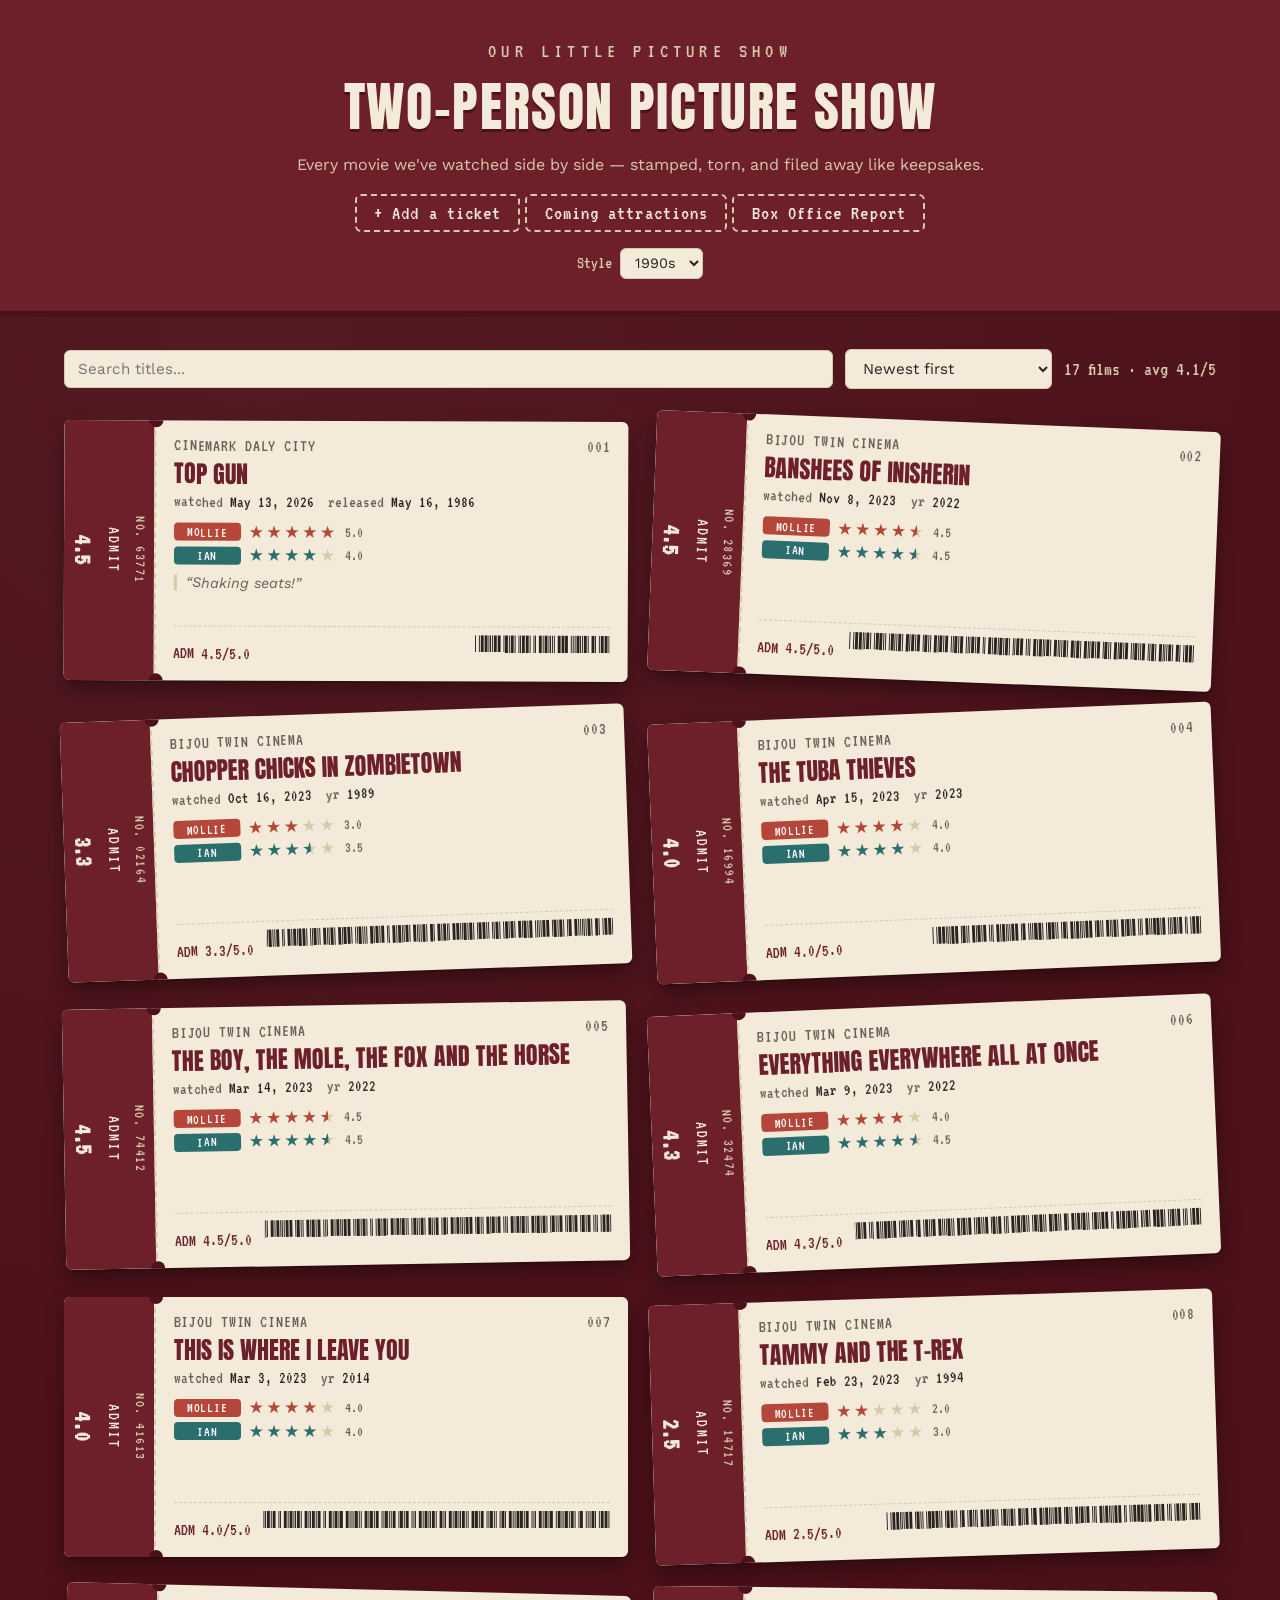
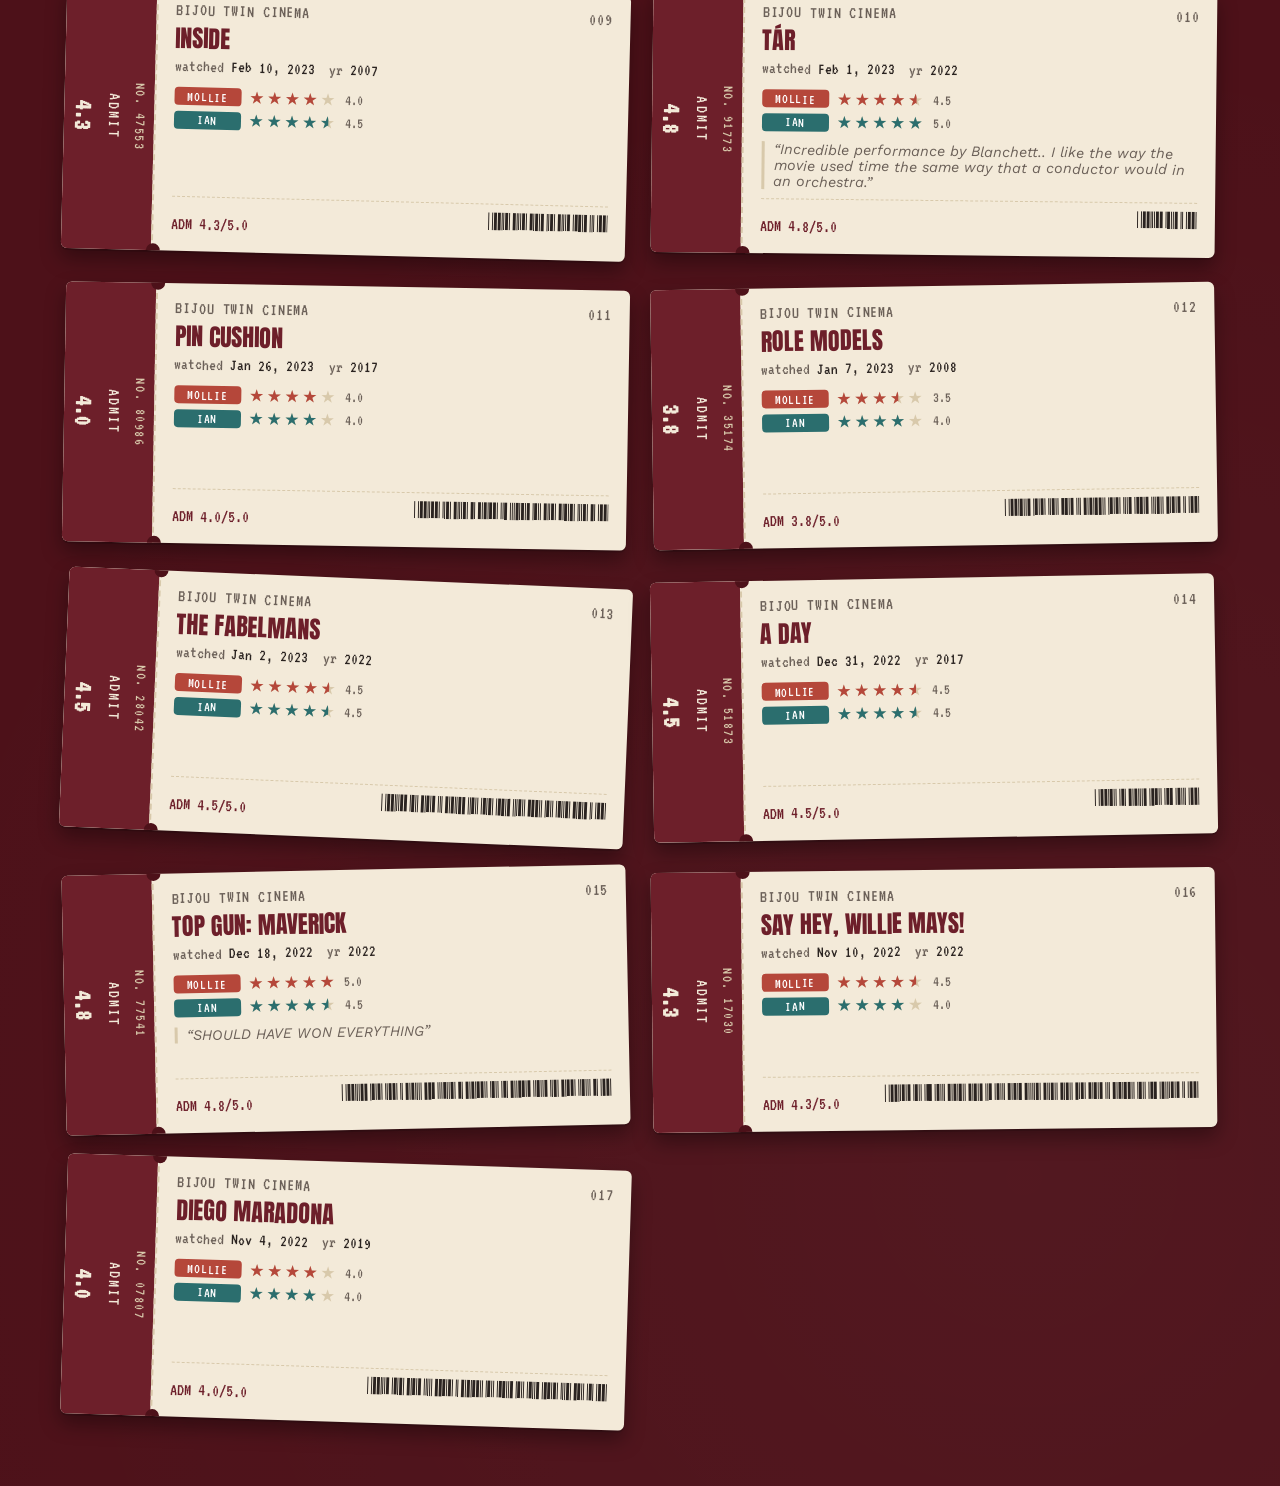
==== commit 8ec96bfc: "Workshop masthead copy for more whimsy and romance" ====
--- a/index.html
+++ b/index.html
@@ -14,9 +14,9 @@
 
   <header class="masthead">
     <div class="masthead-inner">
-      <p class="eyebrow">Now showing at home</p>
+      <p class="eyebrow">Our little picture show</p>
       <h1 class="title">Two-Person Picture Show</h1>
-      <p class="subtitle">Every movie we've watched together, stamped, torn, and filed as a ticket stub.</p>
+      <p class="subtitle">Every movie we've watched side by side — stamped, torn, and filed away like keepsakes.</p>
       <nav class="masthead-nav">
         <a href="add.html">+ Add a ticket</a>
         <a href="watchlist.html">Coming attractions</a>
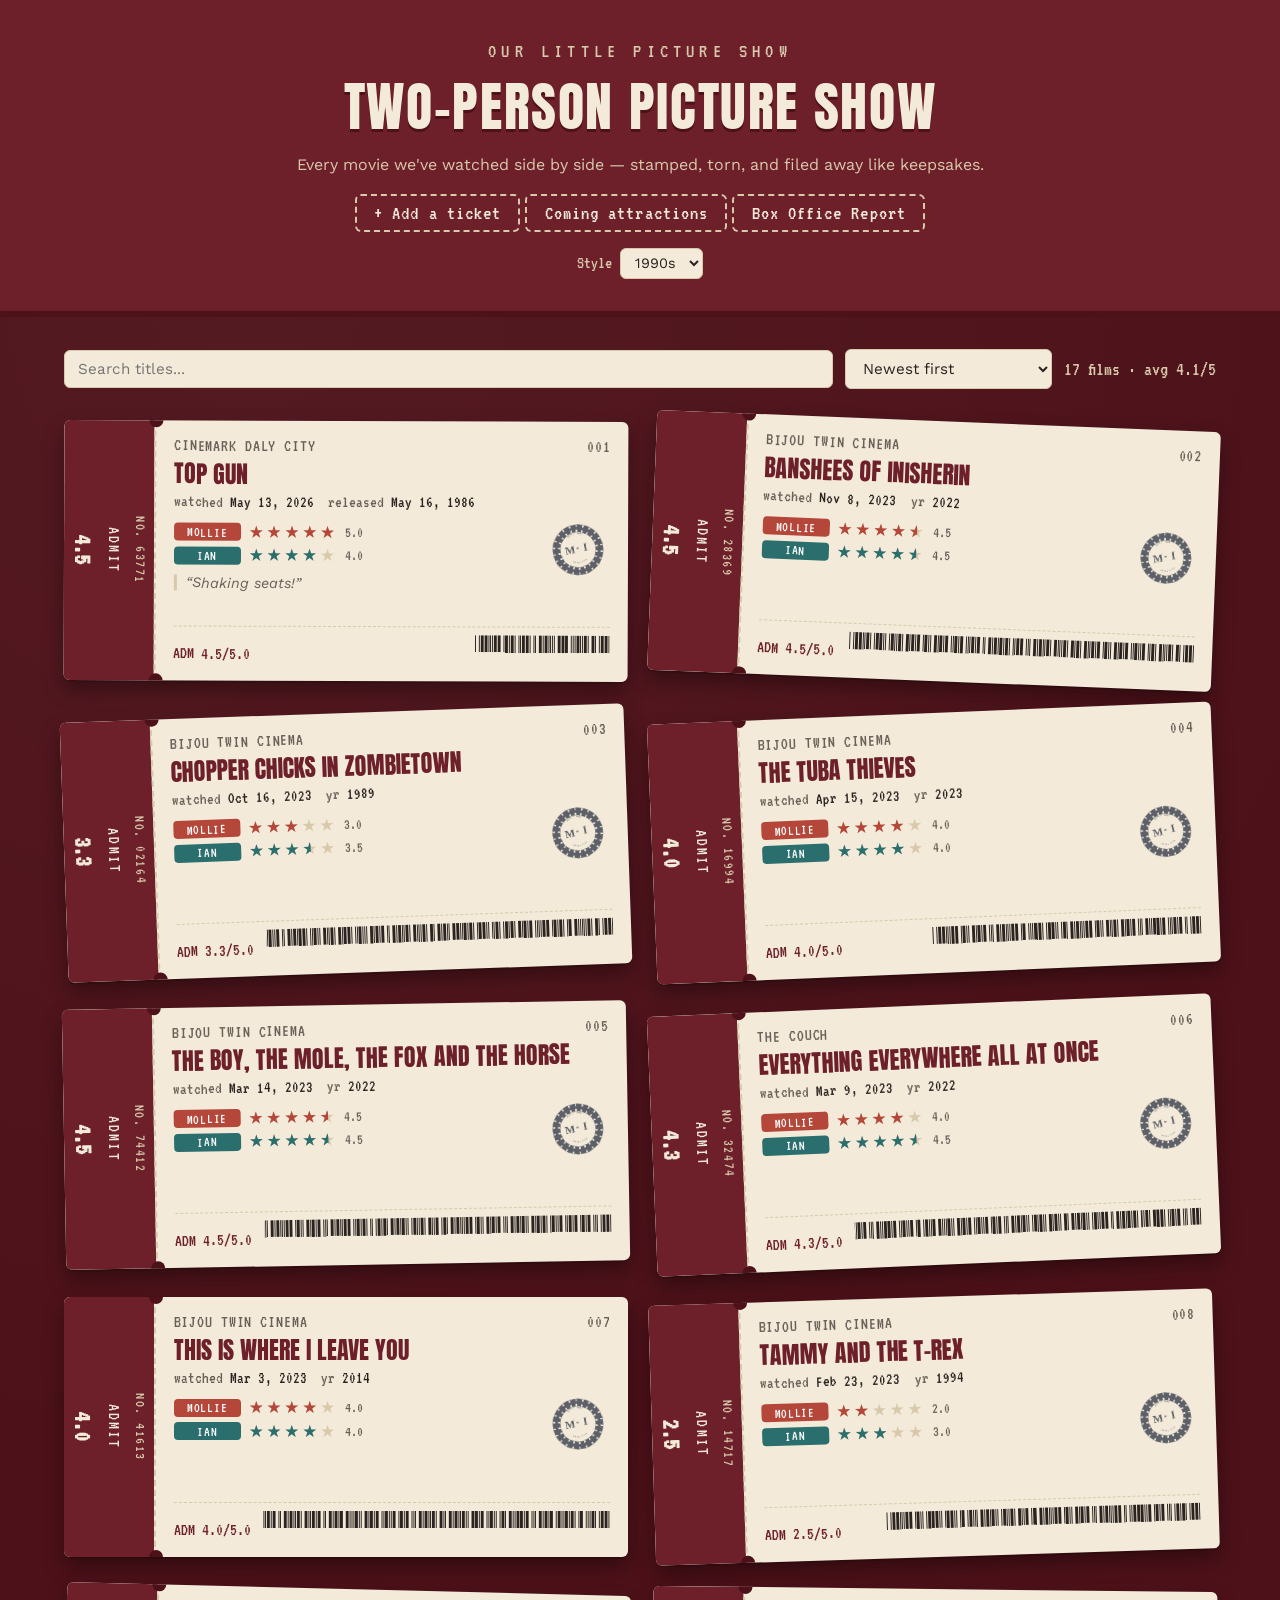
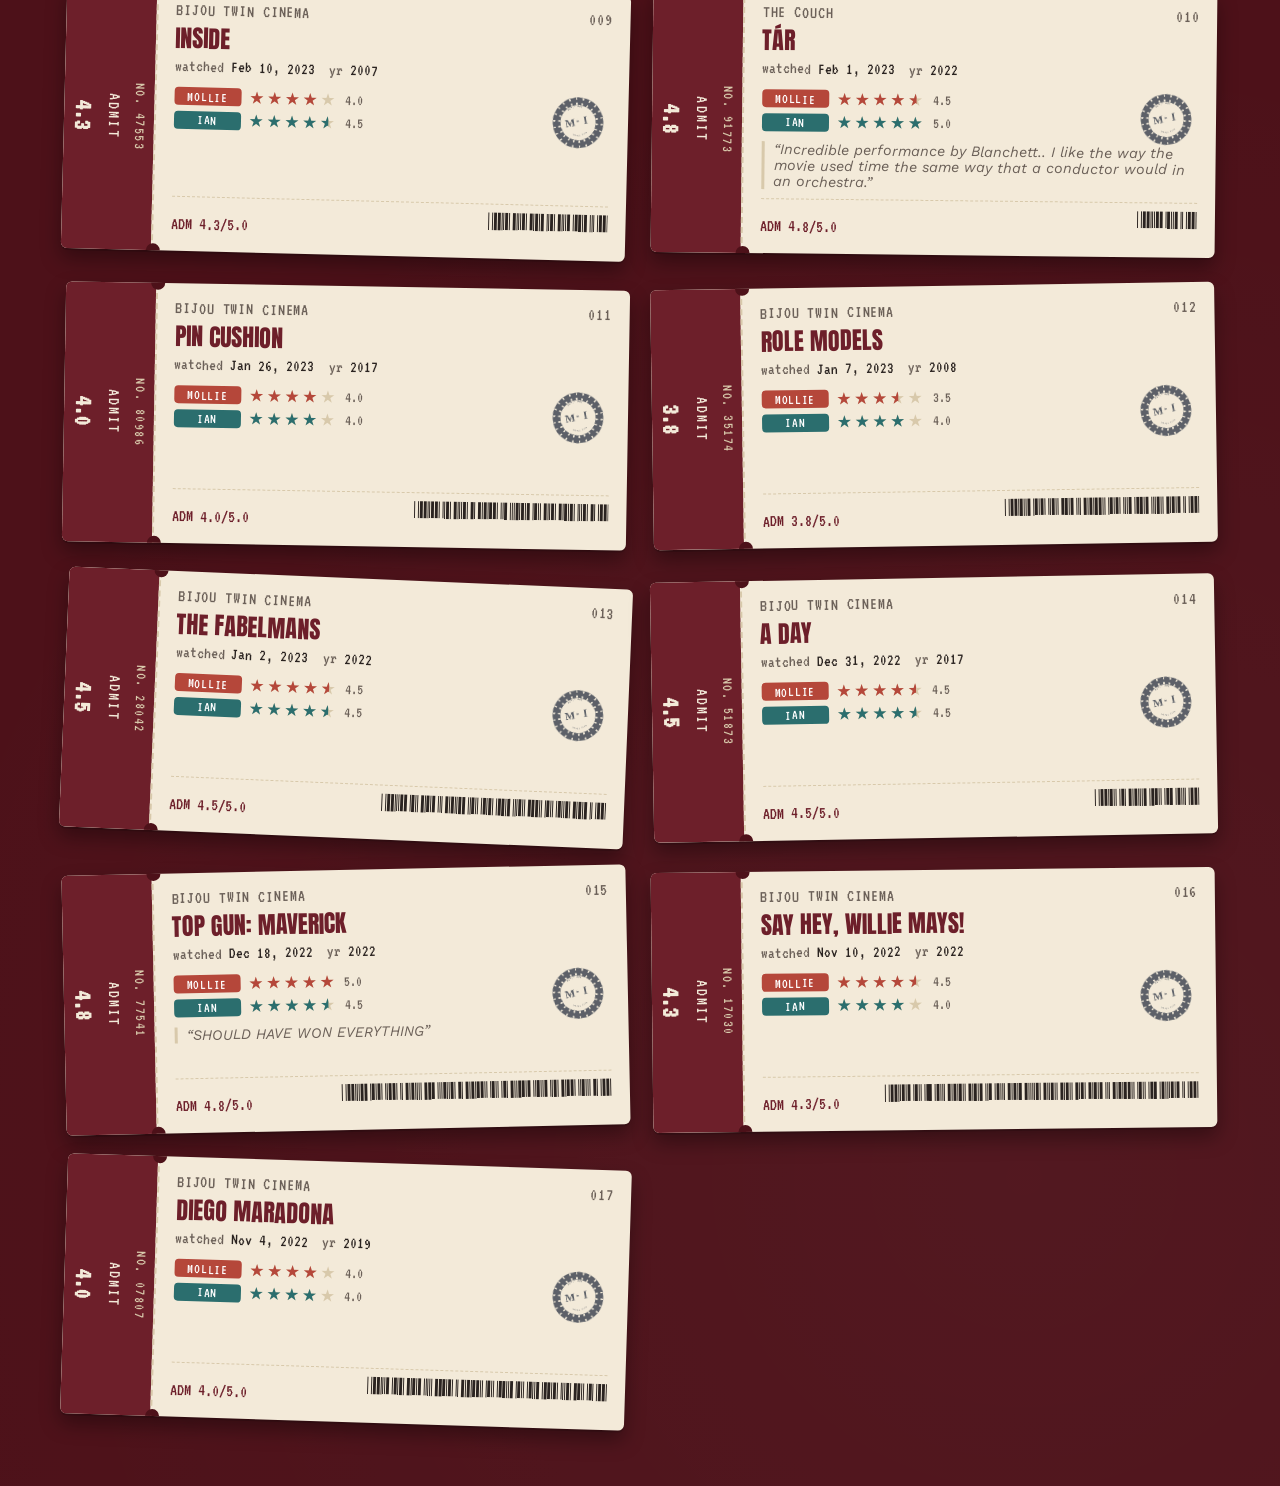
==== commit 4d2f784f: "Add M&I ink stamp, wire up favicon, fix invalid JSON in movies.json" ====
--- a/index.html
+++ b/index.html
@@ -7,6 +7,10 @@
 <link rel="preconnect" href="https://fonts.googleapis.com">
 <link rel="preconnect" href="https://fonts.gstatic.com" crossorigin>
 <link href="https://fonts.googleapis.com/css2?family=Anton&family=VT323&family=Press+Start+2P&family=Cinzel:wght@500;700&family=Alfa+Slab+One&family=Original+Surfer&family=Righteous&family=Bebas+Neue&family=Libre+Barcode+39&family=Pacifico&family=Special+Elite&family=Courier+Prime:wght@400;700&family=Space+Mono:wght@400;700&family=Overpass+Mono:wght@400;600&family=Crimson+Text&family=Lora:ital@0;1&family=Jost:wght@400;500&family=Nunito&family=Share+Tech+Mono&family=Anonymous+Pro&family=Work+Sans:wght@400;500;600&display=swap" rel="stylesheet">
+<link rel="icon" type="image/x-icon" href="logo/favicon.ico" />
+<link rel="icon" type="image/png" sizes="32x32" href="logo/favicon-32.png" />
+<link rel="icon" type="image/png" sizes="16x16" href="logo/favicon-16.png" />
+<link rel="apple-touch-icon" sizes="180x180" href="logo/apple-touch-icon.png" />
 <link rel="stylesheet" href="styles.css" />
 <script src="theme.js"></script>
 </head>
@@ -39,6 +43,9 @@
         <option value="date-asc">Oldest first</option>
         <option value="avg-desc">Highest rated</option>
         <option value="avg-asc">Lowest rated</option>
+        <option value="mollie-desc">Mollie's highest</option>
+        <option value="ian-desc">Ian's highest</option>
+        <option value="imdb-desc">IMDb highest</option>
         <option value="disagree-desc">Biggest disagreement</option>
       </select>
 
--- a/styles.css
+++ b/styles.css
@@ -180,6 +180,7 @@
 
 .ticket {
   display: flex;
+  position: relative;
   background: var(--paper);
   color: var(--ink);
   border-radius: var(--radius);
@@ -192,6 +193,29 @@
   min-height: 260px;
 }
 
+/* M&I ink stamp — sits in the open space to the right of the ratings
+   (that row rarely fills the ticket's full width), clear of the price/
+   barcode line below. Semi-transparent and rotated for a hand-stamped
+   feel. Positioned relative to .ratings-row, not the whole ticket. */
+.ticket-stamp {
+  position: absolute;
+  top: -0.15rem;
+  right: 0.25rem;
+  width: 56px;
+  height: 56px;
+  opacity: 0.68;
+  transform: rotate(-9deg);
+  mix-blend-mode: multiply;
+  pointer-events: none;
+  z-index: 2;
+}
+
+.ticket-stamp img {
+  width: 100%;
+  height: 100%;
+  display: block;
+}
+
 .ticket:hover {
   transform: rotate(0deg) scale(1.015);
 }
@@ -402,6 +426,7 @@
 /* Ratings */
 
 .ratings-row {
+  position: relative;
   display: flex;
   flex-direction: column;
   gap: 0.35rem;
@@ -1585,6 +1610,14 @@
   border: 1px solid rgba(255, 184, 107, 0.25);
   box-shadow: 0 0 18px rgba(255, 184, 107, 0.12), 0 10px 20px rgba(0, 0, 0, 0.5);
   overflow: hidden;
+}
+
+/* The navy ink stamp uses mix-blend-mode: multiply by default, which
+   would vanish against this theme's near-black paper — screen instead,
+   so it reads as a pale phosphor mark rather than disappearing. */
+[data-theme="socal"] .ticket-stamp {
+  mix-blend-mode: screen;
+  opacity: 0.5;
 }
 
 [data-theme="socal"] .ticket::after,
@@ -1807,6 +1840,13 @@
   border: 1px solid var(--paper-shadow);
 }
 
+/* Lacquer-black paper — multiply would erase the navy stamp, so screen
+   instead, reading like a gold-ish foil press instead of ink-on-paper. */
+[data-theme="artdeco"] .ticket-stamp {
+  mix-blend-mode: screen;
+  opacity: 0.45;
+}
+
 [data-theme="artdeco"] .ticket::after,
 [data-theme="artdeco"] .watch-card::after,
 [data-theme="artdeco"] .form-card::after,
@@ -2332,6 +2372,13 @@
   font-family: "Nunito", "Work Sans", sans-serif;
 }
 
+/* Dark cocoa-brown paper — multiply would nearly erase the navy stamp,
+   so screen instead, reading like a warm sepia press mark. */
+[data-theme="cinematic70s"] .ticket-stamp {
+  mix-blend-mode: screen;
+  opacity: 0.45;
+}
+
 [data-theme="cinematic70s"] .ticket,
 [data-theme="cinematic70s"] .watch-card,
 [data-theme="cinematic70s"] .form-card,
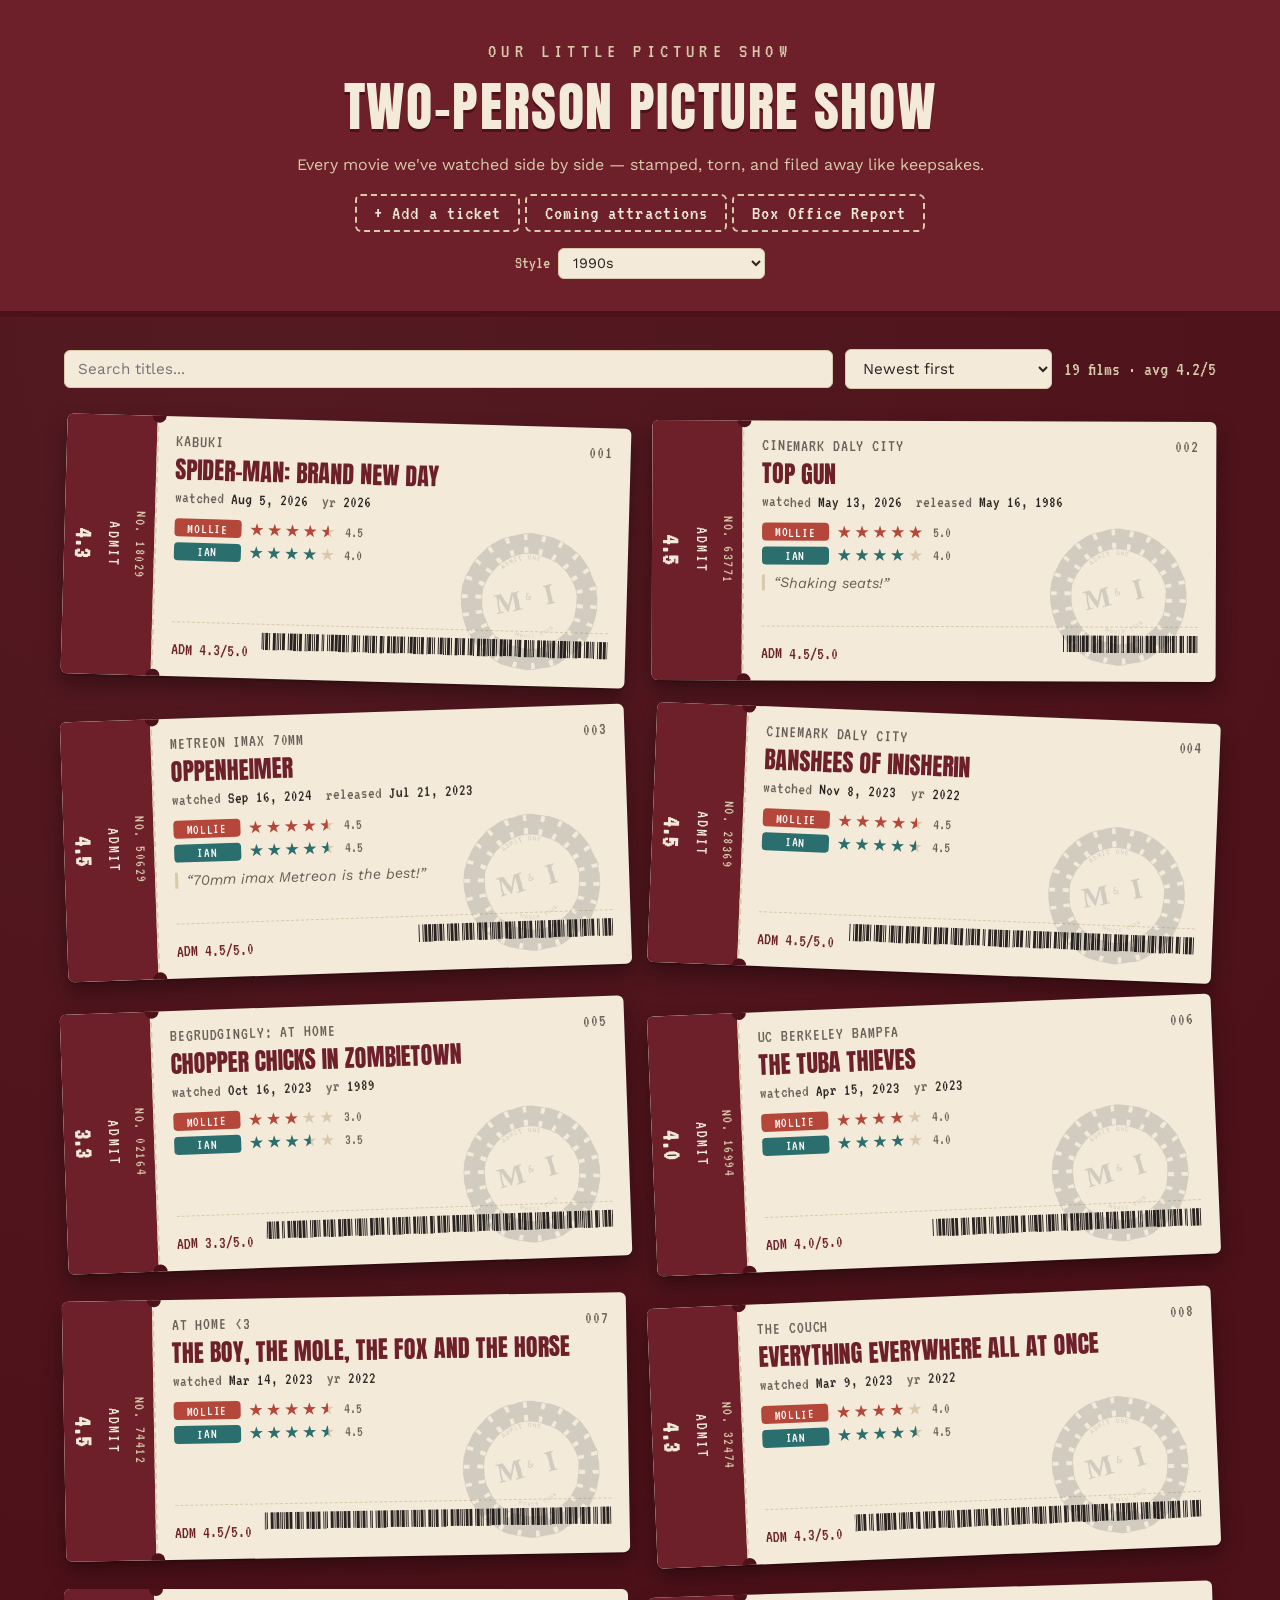
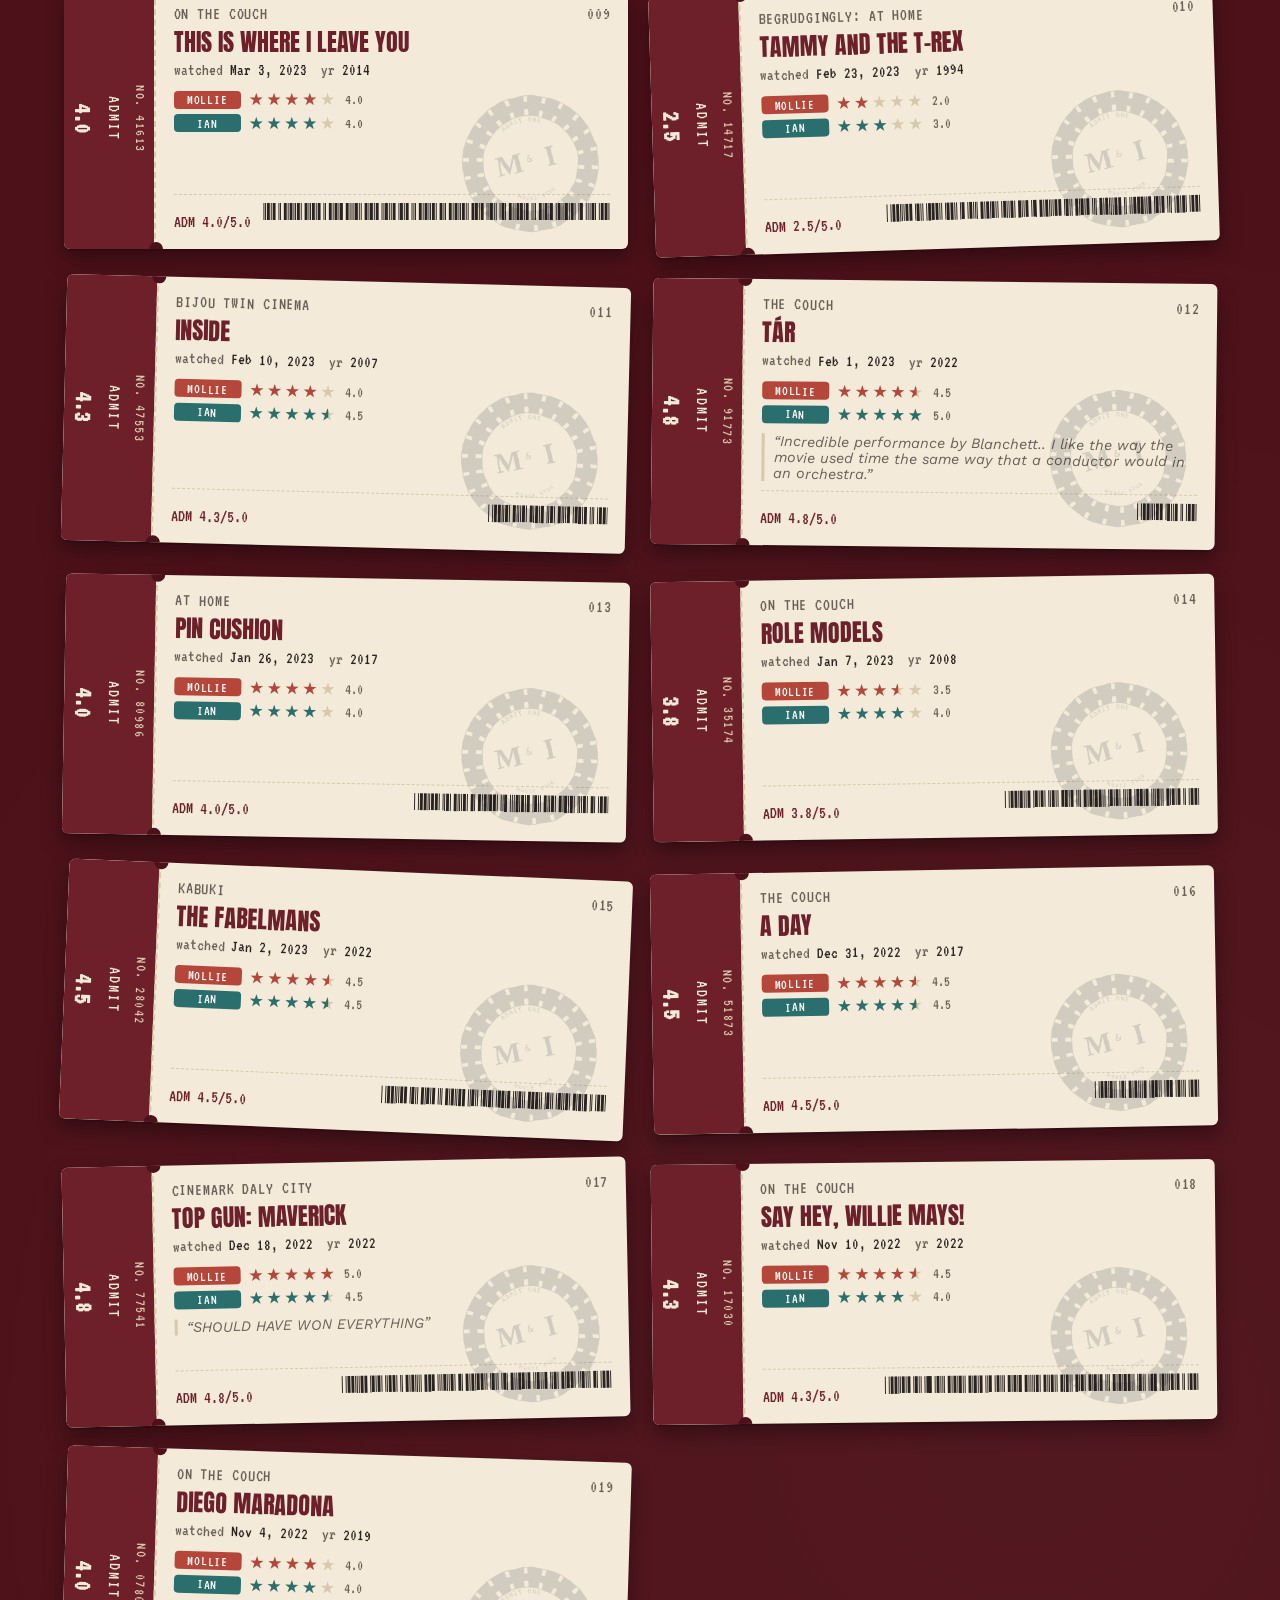
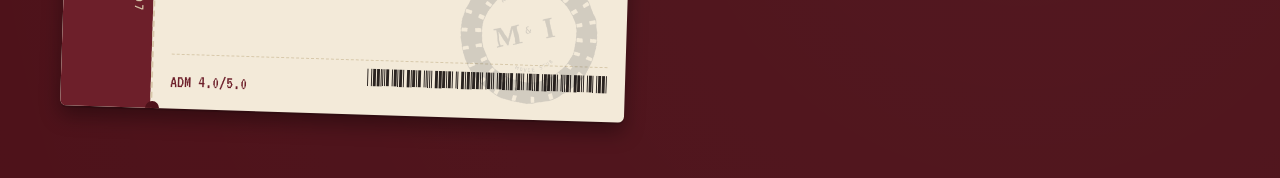
==== commit 0580e09a: "Add United Artists Theatres theme (navy & gold, 1989-97 era)" ====
--- a/index.html
+++ b/index.html
@@ -6,7 +6,7 @@
 <title>Two-Person Picture Show</title>
 <link rel="preconnect" href="https://fonts.googleapis.com">
 <link rel="preconnect" href="https://fonts.gstatic.com" crossorigin>
-<link href="https://fonts.googleapis.com/css2?family=Anton&family=VT323&family=Press+Start+2P&family=Cinzel:wght@500;700&family=Alfa+Slab+One&family=Original+Surfer&family=Righteous&family=Bebas+Neue&family=Libre+Barcode+39&family=Pacifico&family=Special+Elite&family=Courier+Prime:wght@400;700&family=Space+Mono:wght@400;700&family=Overpass+Mono:wght@400;600&family=Crimson+Text&family=Lora:ital@0;1&family=Jost:wght@400;500&family=Nunito&family=Share+Tech+Mono&family=Anonymous+Pro&family=Work+Sans:wght@400;500;600&display=swap" rel="stylesheet">
+<link href="https://fonts.googleapis.com/css2?family=Anton&family=VT323&family=Press+Start+2P&family=Cinzel:wght@500;700&family=Alfa+Slab+One&family=Original+Surfer&family=Righteous&family=Bebas+Neue&family=Libre+Barcode+39&family=Pacifico&family=Special+Elite&family=Courier+Prime:wght@400;700&family=Space+Mono:wght@400;700&family=Overpass+Mono:wght@400;600&family=Crimson+Text&family=Lora:ital@0;1&family=Jost:wght@400;500&family=Nunito&family=Share+Tech+Mono&family=Anonymous+Pro&family=Work+Sans:wght@400;500;600&family=Audiowide&family=Chakra+Petch&family=Barlow+Condensed:wght@400;500;600&display=swap" rel="stylesheet">
 <link rel="icon" type="image/x-icon" href="logo/favicon.ico" />
 <link rel="icon" type="image/png" sizes="32x32" href="logo/favicon-32.png" />
 <link rel="icon" type="image/png" sizes="16x16" href="logo/favicon-16.png" />
--- a/styles.css
+++ b/styles.css
@@ -201,9 +201,9 @@
   position: absolute;
   top: -0.15rem;
   right: 0.25rem;
-  width: 56px;
-  height: 56px;
-  opacity: 0.68;
+  width: 151px;
+  height: 151px;
+  opacity: 0.15;
   transform: rotate(-9deg);
   mix-blend-mode: multiply;
   pointer-events: none;
@@ -653,12 +653,43 @@
   /* No line-clamp — the card just grows to fit the whole plot. */
 }
 
+.watch-actions {
+  margin-top: auto;
+  display: flex;
+  align-items: center;
+  gap: 0.7rem;
+  flex-wrap: wrap;
+}
+
 .watch-log-btn {
-  margin-top: auto;
-  align-self: flex-start;
   text-decoration: none;
   font-size: 0.95rem;
   padding: 0.35rem 0.8rem;
+}
+
+/* Quick "mark watched" — a plain text-style button, deliberately less
+   prominent than "Log this" since it skips recording any rating. */
+.watch-mark-btn {
+  background: none;
+  border: none;
+  font-family: "VT323", monospace;
+  font-size: 0.95rem;
+  letter-spacing: 0.03em;
+  color: var(--ink-dim);
+  text-decoration: underline;
+  text-underline-offset: 2px;
+  cursor: pointer;
+  padding: 0.35rem 0;
+}
+
+.watch-mark-btn:hover {
+  color: var(--ink);
+}
+
+.watch-mark-btn:disabled {
+  cursor: not-allowed;
+  opacity: 0.5;
+  text-decoration: none;
 }
 
 .watch-tags {
@@ -1617,7 +1648,7 @@
    so it reads as a pale phosphor mark rather than disappearing. */
 [data-theme="socal"] .ticket-stamp {
   mix-blend-mode: screen;
-  opacity: 0.5;
+  opacity: 0.15;
 }
 
 [data-theme="socal"] .ticket::after,
@@ -1844,7 +1875,7 @@
    instead, reading like a gold-ish foil press instead of ink-on-paper. */
 [data-theme="artdeco"] .ticket-stamp {
   mix-blend-mode: screen;
-  opacity: 0.45;
+  opacity: 0.15;
 }
 
 [data-theme="artdeco"] .ticket::after,
@@ -2376,7 +2407,7 @@
    so screen instead, reading like a warm sepia press mark. */
 [data-theme="cinematic70s"] .ticket-stamp {
   mix-blend-mode: screen;
-  opacity: 0.45;
+  opacity: 0.15;
 }
 
 [data-theme="cinematic70s"] .ticket,
@@ -2408,3 +2439,212 @@
   z-index: 1;
   background-image: url("data:image/svg+xml,%3Csvg xmlns='http://www.w3.org/2000/svg' width='120' height='120'%3E%3Cfilter id='n'%3E%3CfeTurbulence type='fractalNoise' baseFrequency='0.9' numOctaves='2' stitchTiles='stitch'/%3E%3C/filter%3E%3Crect width='100%25' height='100%25' filter='url(%23n)'/%3E%3C/svg%3E");
 }
+
+/* ============================================================
+   THEME: United Artists Theatres (1989-97)
+   Glossy navy & gold star era — "Experience the Magic." Crisp
+   thermal-printed ticket stock (not aged like the vintage themes),
+   a five-pointed gold star standing in for the brand's stylized
+   logo mark, and a mirrored/rearranged ticket layout: the tear-off
+   stub moves to the right edge and the price becomes a gold badge
+   pinned above the details, letting the barcode run the full
+   width of the footer — a genuine multiplex-box-office ticket
+   silhouette rather than just a recolor of the base layout.
+   ============================================================ */
+
+[data-theme="unitedartists"] {
+  --paper: #f4f6fb;
+  --paper-shadow: #c7d2ea;
+  --maroon: #f2b705;
+  --maroon-dark: #0b1638;
+  --ink: #10173a;
+  --ink-dim: #5b6690;
+}
+
+[data-theme="unitedartists"] .report-heading {
+  color: var(--maroon-dark);
+}
+
+[data-theme="unitedartists"] .chart-value {
+  color: var(--ink);
+}
+
+[data-theme="unitedartists"] .btn:hover {
+  color: var(--maroon-dark);
+}
+
+[data-theme="unitedartists"] .masthead {
+  position: relative;
+  overflow: hidden;
+  background: linear-gradient(180deg, #0b1638 0%, #131f4a 60%, #0b1638 100%);
+}
+
+/* "Experience the Magic" glow — a soft gold radial haze breathing
+   behind the star, evoking the tagline's marquee-lit warmth. */
+[data-theme="unitedartists"] .masthead::before {
+  content: "";
+  position: absolute;
+  left: 50%;
+  top: 50%;
+  width: 640px;
+  height: 640px;
+  transform: translate(-50%, -50%);
+  background: radial-gradient(circle, rgba(242, 183, 5, 0.35) 0%, rgba(242, 183, 5, 0.12) 40%, transparent 70%);
+  z-index: 0;
+  animation: unitedartists-glow-pulse 6s ease-in-out infinite;
+}
+
+@keyframes unitedartists-glow-pulse {
+  0%, 100% { opacity: 0.7; transform: translate(-50%, -50%) scale(0.92); }
+  50% { opacity: 1; transform: translate(-50%, -50%) scale(1.05); }
+}
+
+/* The stylized star (standing in for the brand's star-from-the-S
+   mark), rotating slowly and twinkling — two independent animations
+   on separate properties so they never fight each other. */
+[data-theme="unitedartists"] .masthead::after {
+  content: "";
+  position: absolute;
+  right: 6%;
+  top: 50%;
+  width: 120px;
+  height: 120px;
+  transform: translateY(-50%);
+  background: var(--maroon);
+  clip-path: polygon(50% 0%, 61% 35%, 98% 35%, 68% 57%, 79% 91%, 50% 70%, 21% 91%, 32% 57%, 2% 35%, 39% 35%);
+  z-index: 0;
+  animation: unitedartists-star-rotate 24s linear infinite, unitedartists-star-twinkle 3.2s ease-in-out infinite;
+}
+
+@keyframes unitedartists-star-rotate {
+  from { transform: translateY(-50%) rotate(0deg); }
+  to { transform: translateY(-50%) rotate(360deg); }
+}
+
+@keyframes unitedartists-star-twinkle {
+  0%, 100% { opacity: 0.55; }
+  50% { opacity: 1; }
+}
+
+[data-theme="unitedartists"] .masthead-inner {
+  position: relative;
+  z-index: 1;
+}
+
+[data-theme="unitedartists"] .eyebrow,
+[data-theme="unitedartists"] .title,
+[data-theme="unitedartists"] .movie-title,
+[data-theme="unitedartists"] .watch-title,
+[data-theme="unitedartists"] .stat-value,
+[data-theme="unitedartists"] .price,
+[data-theme="unitedartists"] .leaderboard-rank,
+[data-theme="unitedartists"] .report-heading {
+  /* Audiowide — a bold, rounded, futuristic display face, reading
+     like glossy multiplex marquee signage. */
+  font-family: "Audiowide", "Anton", sans-serif;
+  font-weight: 400;
+}
+
+[data-theme="unitedartists"] .eyebrow {
+  color: #a9b6de;
+  letter-spacing: 0.24em;
+}
+
+[data-theme="unitedartists"] .title {
+  color: var(--maroon);
+  text-shadow: 0 0 18px rgba(242, 183, 5, 0.4);
+}
+
+[data-theme="unitedartists"] .subtitle {
+  color: #c7d2ea;
+}
+
+[data-theme="unitedartists"] .masthead-nav a {
+  border-color: var(--maroon);
+  color: #e7ecfb;
+}
+
+[data-theme="unitedartists"] .masthead-nav a:hover {
+  background: var(--maroon);
+  color: var(--maroon-dark);
+}
+
+[data-theme="unitedartists"] .ticket,
+[data-theme="unitedartists"] .watch-card,
+[data-theme="unitedartists"] .form-card,
+[data-theme="unitedartists"] .picker-card,
+[data-theme="unitedartists"] .stat-tile,
+[data-theme="unitedartists"] .leaderboard-row,
+[data-theme="unitedartists"] .director-list li {
+  position: relative;
+  border: 1px solid var(--paper-shadow);
+  box-shadow: inset 0 0 0 3px rgba(242, 183, 5, 0.5), 0 10px 20px rgba(11, 22, 56, 0.25), 0 2px 0 rgba(11, 22, 56, 0.12);
+}
+
+/* Glossy ice-white paper — multiply reads correctly here (same as
+   the base classic theme), so no override needed. */
+
+/* Mirror the stub to the right edge via `order`, rather than
+   row-reverse, so .perforation's absolutely-positioned dot circles
+   (anchored to its own left border) stay correct regardless of
+   which side they land on. */
+[data-theme="unitedartists"] .stub {
+  order: 3;
+}
+
+[data-theme="unitedartists"] .perforation {
+  order: 2;
+}
+
+[data-theme="unitedartists"] .ticket-body {
+  order: 1;
+}
+
+/* Price becomes a gold badge pinned above the details, out of
+   normal flow — the barcode's existing `flex: 1` then expands to
+   fill the whole footer width automatically. */
+[data-theme="unitedartists"] .ticket-details {
+  position: relative;
+}
+
+/* Reserve blank space on the right of the header row so the gold
+   price badge (pinned above .ticket-details) has clear room and
+   never overlaps the serial number text. */
+[data-theme="unitedartists"] .ticket-header {
+  padding-right: 4.4rem;
+}
+
+[data-theme="unitedartists"] .price {
+  position: absolute;
+  top: -0.35rem;
+  right: -0.1rem;
+  background: var(--maroon);
+  color: var(--maroon-dark);
+  font-family: "Audiowide", "Anton", sans-serif;
+  font-size: 0.85rem;
+  padding: 0.2rem 0.55rem;
+  border-radius: 3px;
+  box-shadow: 0 2px 6px rgba(11, 22, 56, 0.3);
+  white-space: nowrap;
+  z-index: 1;
+}
+
+[data-theme="unitedartists"] .ticket-header,
+[data-theme="unitedartists"] .stub-serial,
+[data-theme="unitedartists"] .stub-admit,
+[data-theme="unitedartists"] .stub-avg,
+[data-theme="unitedartists"] .ticket-credits,
+[data-theme="unitedartists"] .ticket-fields,
+[data-theme="unitedartists"] .note,
+[data-theme="unitedartists"] .rating-value {
+  /* Chakra Petch — a techy, geometric monospace-adjacent face, in
+     place of the shared dot-matrix VT323, for a crisp thermal-print
+     box-office feel distinct from every other theme's label font. */
+  font-family: "Chakra Petch", "VT323", monospace;
+}
+
+[data-theme="unitedartists"] .ticket-plot {
+  /* Barlow Condensed — a clean, modern condensed sans, reading like
+     late-80s/90s multiplex signage copy rather than a period serif. */
+  font-family: "Barlow Condensed", "Work Sans", sans-serif;
+}
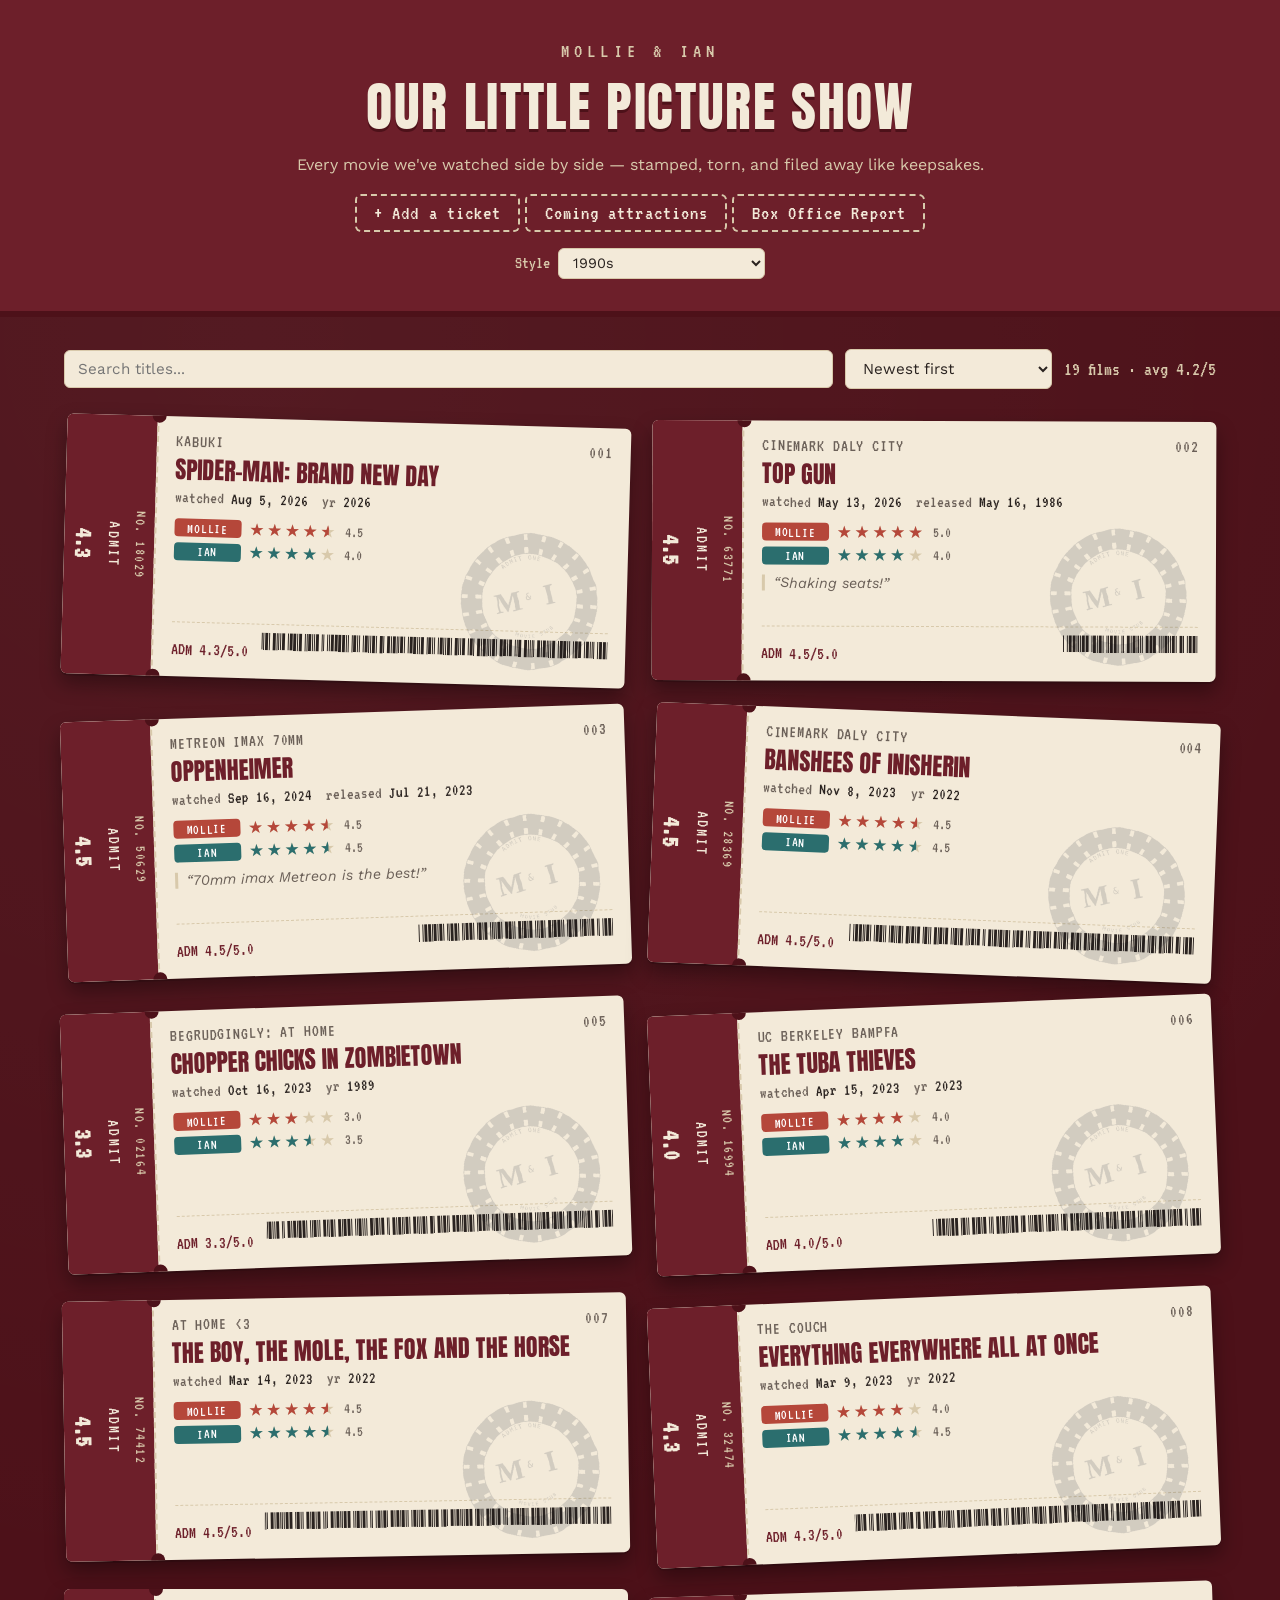
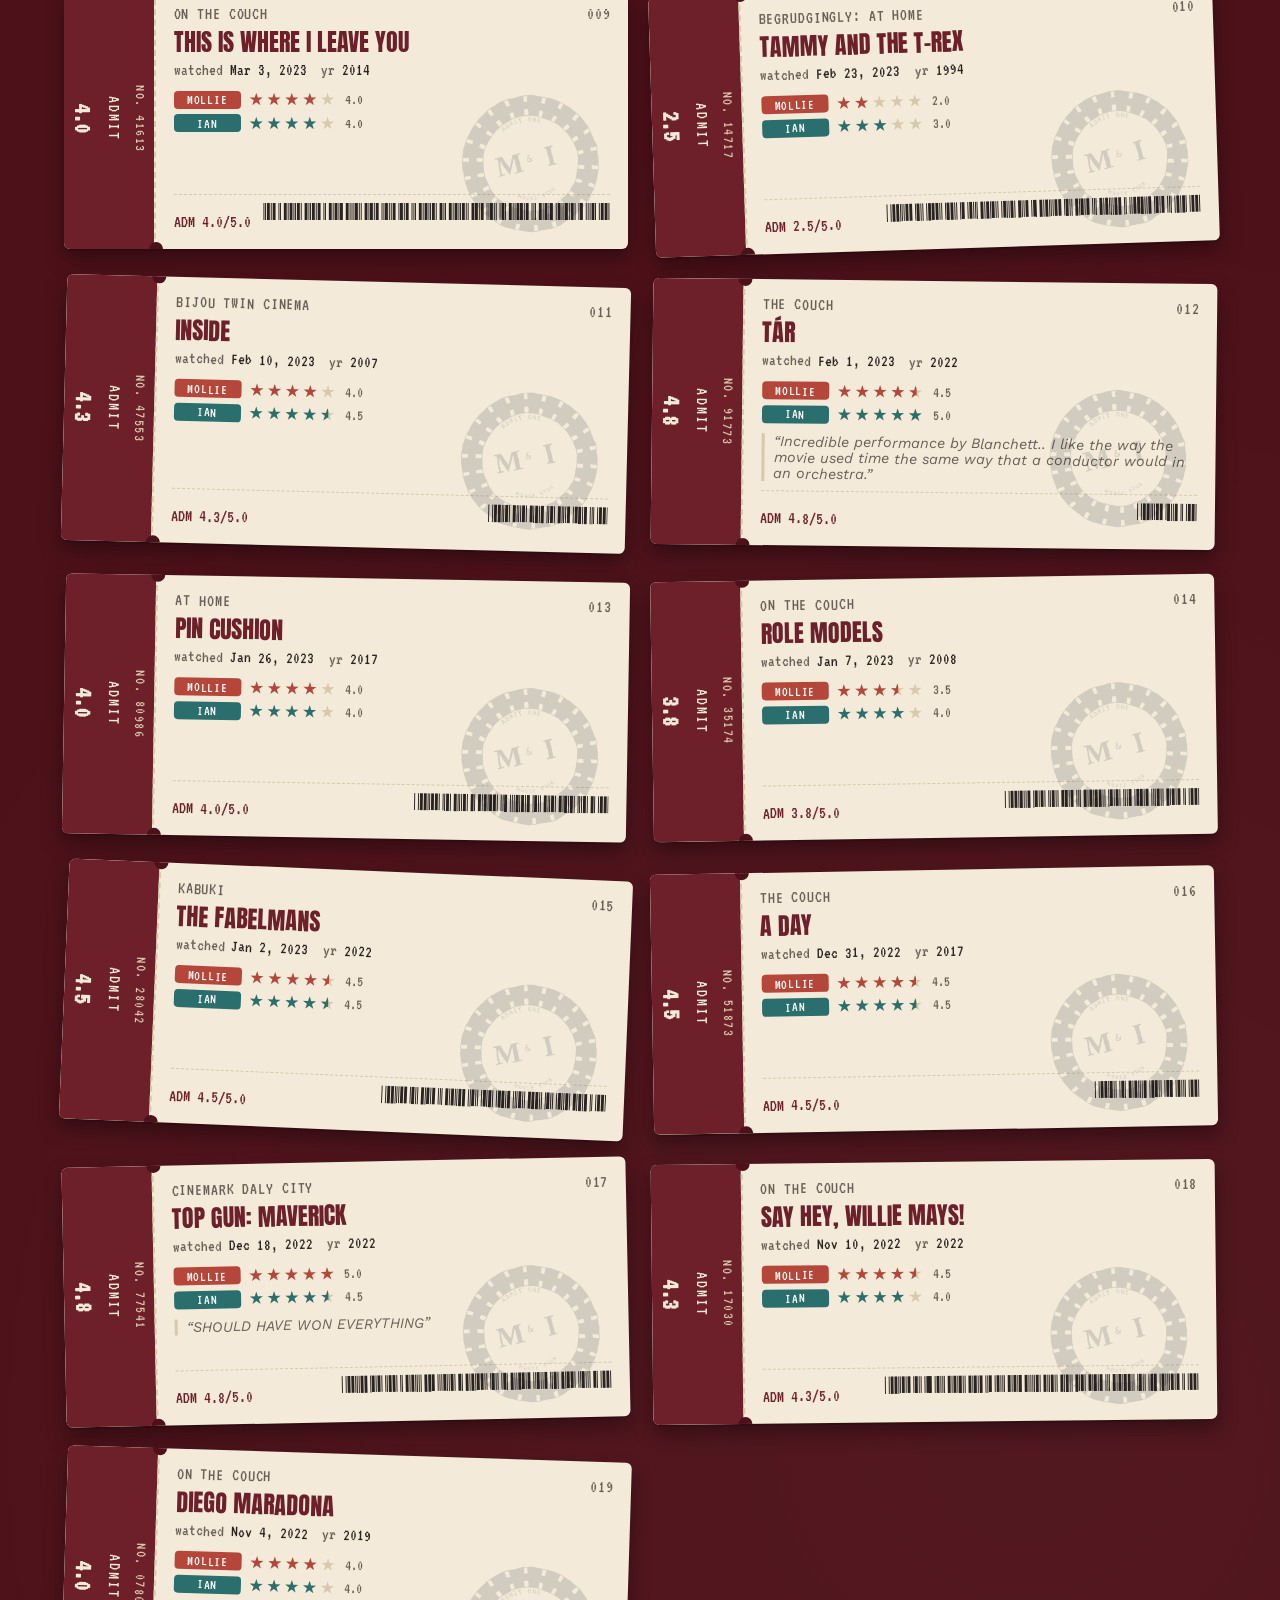
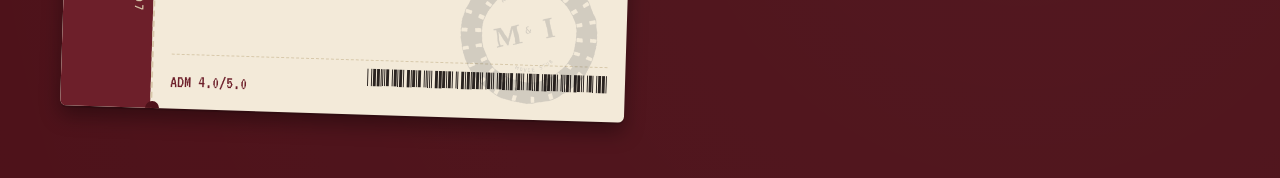
==== commit d8b5fcc7: "Update homepage masthead copy" ====
--- a/index.html
+++ b/index.html
@@ -6,7 +6,7 @@
 <title>Two-Person Picture Show</title>
 <link rel="preconnect" href="https://fonts.googleapis.com">
 <link rel="preconnect" href="https://fonts.gstatic.com" crossorigin>
-<link href="https://fonts.googleapis.com/css2?family=Anton&family=VT323&family=Press+Start+2P&family=Cinzel:wght@500;700&family=Alfa+Slab+One&family=Original+Surfer&family=Righteous&family=Bebas+Neue&family=Libre+Barcode+39&family=Pacifico&family=Special+Elite&family=Courier+Prime:wght@400;700&family=Space+Mono:wght@400;700&family=Overpass+Mono:wght@400;600&family=Crimson+Text&family=Lora:ital@0;1&family=Jost:wght@400;500&family=Nunito&family=Share+Tech+Mono&family=Anonymous+Pro&family=Work+Sans:wght@400;500;600&family=Audiowide&family=Chakra+Petch&family=Barlow+Condensed:wght@400;500;600&display=swap" rel="stylesheet">
+<link href="https://fonts.googleapis.com/css2?family=Anton&family=VT323&family=Press+Start+2P&family=Cinzel:wght@500;700&family=Alfa+Slab+One&family=Original+Surfer&family=Righteous&family=Bebas+Neue&family=Libre+Barcode+39&family=Pacifico&family=Special+Elite&family=Courier+Prime:wght@400;700&family=Space+Mono:wght@400;700&family=Overpass+Mono:wght@400;600&family=Crimson+Text&family=Lora:ital@0;1&family=Jost:wght@400;500&family=Nunito&family=Share+Tech+Mono&family=Anonymous+Pro&family=Work+Sans:wght@400;500;600&family=Audiowide&family=Chakra+Petch&family=Barlow+Condensed:wght@400;500;600&family=Marcellus&family=IM+Fell+French+Canon&family=Vollkorn:ital@0;1&family=Prata&family=Federo&family=Cutive+Mono&family=Cormorant:ital@0;1&family=Mystery+Quest&family=Chicle&family=Permanent+Marker&family=Comfortaa:wght@400;600&display=swap" rel="stylesheet">
 <link rel="icon" type="image/x-icon" href="logo/favicon.ico" />
 <link rel="icon" type="image/png" sizes="32x32" href="logo/favicon-32.png" />
 <link rel="icon" type="image/png" sizes="16x16" href="logo/favicon-16.png" />
@@ -18,8 +18,8 @@
 
   <header class="masthead">
     <div class="masthead-inner">
-      <p class="eyebrow">Our little picture show</p>
-      <h1 class="title">Two-Person Picture Show</h1>
+      <p class="eyebrow">Mollie &amp; Ian</p>
+      <h1 class="title">Our Little Picture Show</h1>
       <p class="subtitle">Every movie we've watched side by side — stamped, torn, and filed away like keepsakes.</p>
       <nav class="masthead-nav">
         <a href="add.html">+ Add a ticket</a>
--- a/styles.css
+++ b/styles.css
@@ -2648,3 +2648,205 @@
      late-80s/90s multiplex signage copy rather than a period serif. */
   font-family: "Barlow Condensed", "Work Sans", sans-serif;
 }
+
+/* ============================================================
+   THEME: MGM (1924-1920s)
+   Founding-era Metro-Goldwyn-Mayer — sepia parchment ticket stock
+   (this was the silent, black-and-white-film era, so the palette
+   leans warm sepia/bronze rather than any studio "brand color"),
+   a dark espresso-and-brass masthead framed like an engraved
+   theatrical program, a laurel-wreath medallion standing in for
+   the Leo the Lion roundel, and a scrolling sprocket-hole strip
+   evoking a nitrate newsreel. Ars Gratia Artis.
+   ============================================================ */
+
+[data-theme="mgm1920s"] {
+  --paper: #f3e6c8;
+  --paper-shadow: #d9c48f;
+  --maroon: #b6892f;
+  --maroon-dark: #241a0c;
+  --ink: #2a1d0c;
+  --ink-dim: #7a6142;
+}
+
+[data-theme="mgm1920s"] .report-heading {
+  color: var(--maroon);
+}
+
+[data-theme="mgm1920s"] .chart-value {
+  color: var(--ink);
+}
+
+[data-theme="mgm1920s"] .btn:hover {
+  color: var(--maroon);
+}
+
+[data-theme="mgm1920s"] .masthead {
+  position: relative;
+  overflow: hidden;
+  background: linear-gradient(180deg, #1c130a 0%, #2c1f10 55%, #1c130a 100%);
+  border-top: 3px double var(--maroon);
+  border-bottom: 3px double var(--maroon);
+}
+
+/* Laurel-wreath medallion glow — a soft brass spotlight breathing
+   behind the emblem, like a torch-lit theatrical program cover. */
+[data-theme="mgm1920s"] .masthead::before {
+  content: "";
+  position: absolute;
+  left: 50%;
+  top: -10%;
+  width: 460px;
+  height: 460px;
+  transform: translateX(-50%);
+  background:
+    radial-gradient(circle, transparent 54%, rgba(182, 137, 47, 0.5) 55%, rgba(182, 137, 47, 0.5) 57%, transparent 58%),
+    radial-gradient(circle, transparent 62%, rgba(182, 137, 47, 0.3) 63%, rgba(182, 137, 47, 0.3) 64%, transparent 65%),
+    radial-gradient(circle, rgba(182, 137, 47, 0.22) 0%, transparent 60%);
+  border-radius: 50%;
+  z-index: 0;
+  animation: mgm1920s-medallion-glow 5s ease-in-out infinite;
+}
+
+@keyframes mgm1920s-medallion-glow {
+  0%, 100% { opacity: 0.6; transform: translateX(-50%) scale(0.96); }
+  50% { opacity: 1; transform: translateX(-50%) scale(1.04); }
+}
+
+/* Sprocket-hole strip along the bottom edge, ticking through like
+   film pulled past a projector gate — a discrete stepped scroll,
+   not a smooth glide. */
+[data-theme="mgm1920s"] .masthead::after {
+  content: "";
+  position: absolute;
+  left: 0;
+  right: 0;
+  bottom: 0;
+  height: 14px;
+  background-image: radial-gradient(circle, var(--maroon) 3.5px, transparent 4px);
+  background-size: 28px 14px;
+  background-position: 0 50%;
+  opacity: 0.7;
+  z-index: 0;
+  animation: mgm1920s-sprocket-scroll 1.6s steps(6) infinite;
+}
+
+@keyframes mgm1920s-sprocket-scroll {
+  from { background-position: 0 50%; }
+  to { background-position: -28px 50%; }
+}
+
+/* Nitrate flicker — old silent-film prints jitter in brightness as
+   they run; irregular timing reads as a real projector, not a
+   metronome. Lives on .masthead itself so it doesn't collide with
+   the glow (::before opacity/scale) or the sprocket scroll (::after
+   background-position). */
+[data-theme="mgm1920s"] .masthead {
+  animation: mgm1920s-film-flicker 5s steps(1) infinite;
+}
+
+@keyframes mgm1920s-film-flicker {
+  0%, 84%, 100% { filter: brightness(1); }
+  85% { filter: brightness(0.88); }
+  87% { filter: brightness(1.05); }
+  89% { filter: brightness(0.92); }
+  91% { filter: brightness(1); }
+}
+
+[data-theme="mgm1920s"] .masthead-inner {
+  position: relative;
+  z-index: 1;
+}
+
+[data-theme="mgm1920s"] .eyebrow,
+[data-theme="mgm1920s"] .title,
+[data-theme="mgm1920s"] .movie-title,
+[data-theme="mgm1920s"] .watch-title,
+[data-theme="mgm1920s"] .stat-value,
+[data-theme="mgm1920s"] .price,
+[data-theme="mgm1920s"] .leaderboard-rank,
+[data-theme="mgm1920s"] .report-heading {
+  /* Marcellus — a clean, elegant Roman-inspired serif, reading like
+     an engraved brass plaque rather than Cinzel Decorative's heavier
+     medallion lettering. */
+  font-family: "Marcellus", "Cinzel", serif;
+  font-weight: 400;
+}
+
+[data-theme="mgm1920s"] .eyebrow {
+  color: var(--maroon);
+  letter-spacing: 0.3em;
+}
+
+[data-theme="mgm1920s"] .title {
+  color: #f3e6c8;
+  text-shadow: 0 0 14px rgba(182, 137, 47, 0.45);
+}
+
+[data-theme="mgm1920s"] .subtitle {
+  color: #c9b384;
+}
+
+[data-theme="mgm1920s"] .masthead-nav a {
+  border-color: var(--maroon);
+  color: #f3e6c8;
+}
+
+[data-theme="mgm1920s"] .masthead-nav a:hover {
+  background: var(--maroon);
+  color: #1c130a;
+}
+
+[data-theme="mgm1920s"] .ticket,
+[data-theme="mgm1920s"] .watch-card,
+[data-theme="mgm1920s"] .form-card,
+[data-theme="mgm1920s"] .picker-card,
+[data-theme="mgm1920s"] .stat-tile,
+[data-theme="mgm1920s"] .leaderboard-row,
+[data-theme="mgm1920s"] .director-list li {
+  position: relative;
+  border: 1px solid var(--paper-shadow);
+}
+
+/* Engraved bottom-right corner bracket — a program-cover framing
+   flourish, deliberately opposite the 1930s theme's top-left one
+   so the two gold-accented themes read distinctly at a glance. */
+[data-theme="mgm1920s"] .ticket::after,
+[data-theme="mgm1920s"] .watch-card::after,
+[data-theme="mgm1920s"] .form-card::after,
+[data-theme="mgm1920s"] .picker-card::after,
+[data-theme="mgm1920s"] .stat-tile::after,
+[data-theme="mgm1920s"] .leaderboard-row::after,
+[data-theme="mgm1920s"] .director-list li::after {
+  content: "";
+  position: absolute;
+  right: 6px;
+  bottom: 6px;
+  border-bottom: 1px solid rgba(182, 137, 47, 0.6);
+  border-right: 1px solid rgba(182, 137, 47, 0.6);
+  width: 18px;
+  height: 18px;
+  pointer-events: none;
+  z-index: 1;
+}
+
+[data-theme="mgm1920s"] .ticket-header,
+[data-theme="mgm1920s"] .stub-serial,
+[data-theme="mgm1920s"] .stub-admit,
+[data-theme="mgm1920s"] .stub-avg,
+[data-theme="mgm1920s"] .ticket-credits,
+[data-theme="mgm1920s"] .ticket-fields,
+[data-theme="mgm1920s"] .note,
+[data-theme="mgm1920s"] .rating-value {
+  /* IM Fell French Canon — a worn movable-type book face, the
+     texture of a 1920s theatrical program's fine print, in place
+     of VT323. */
+  font-family: "IM Fell French Canon", "Special Elite", serif;
+}
+
+[data-theme="mgm1920s"] .ticket-plot {
+  /* Vollkorn — a warm, sturdy serif with more weight and character
+     than a straight Garamond, still period-appropriate book copy. */
+  font-family: "Vollkorn", "Crimson Text", Georgia, serif;
+  font-size: 0.92rem;
+}
